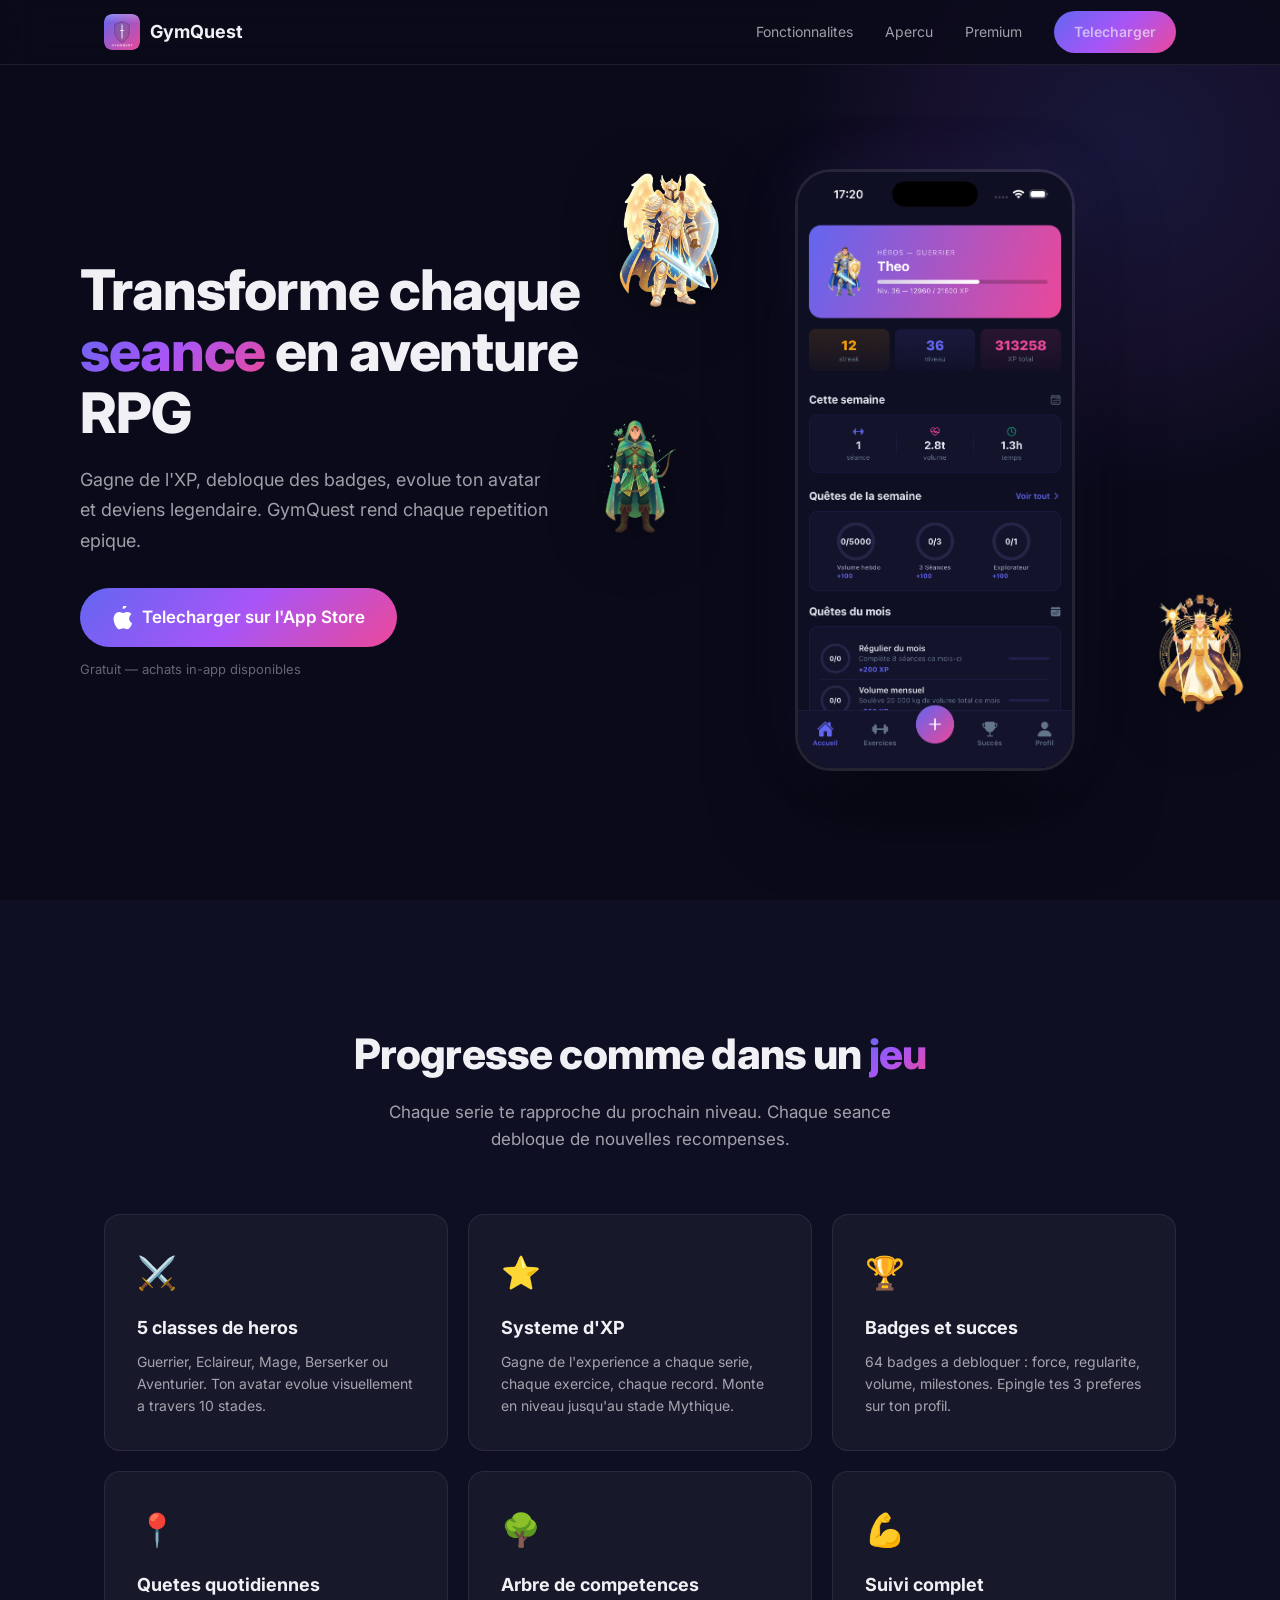
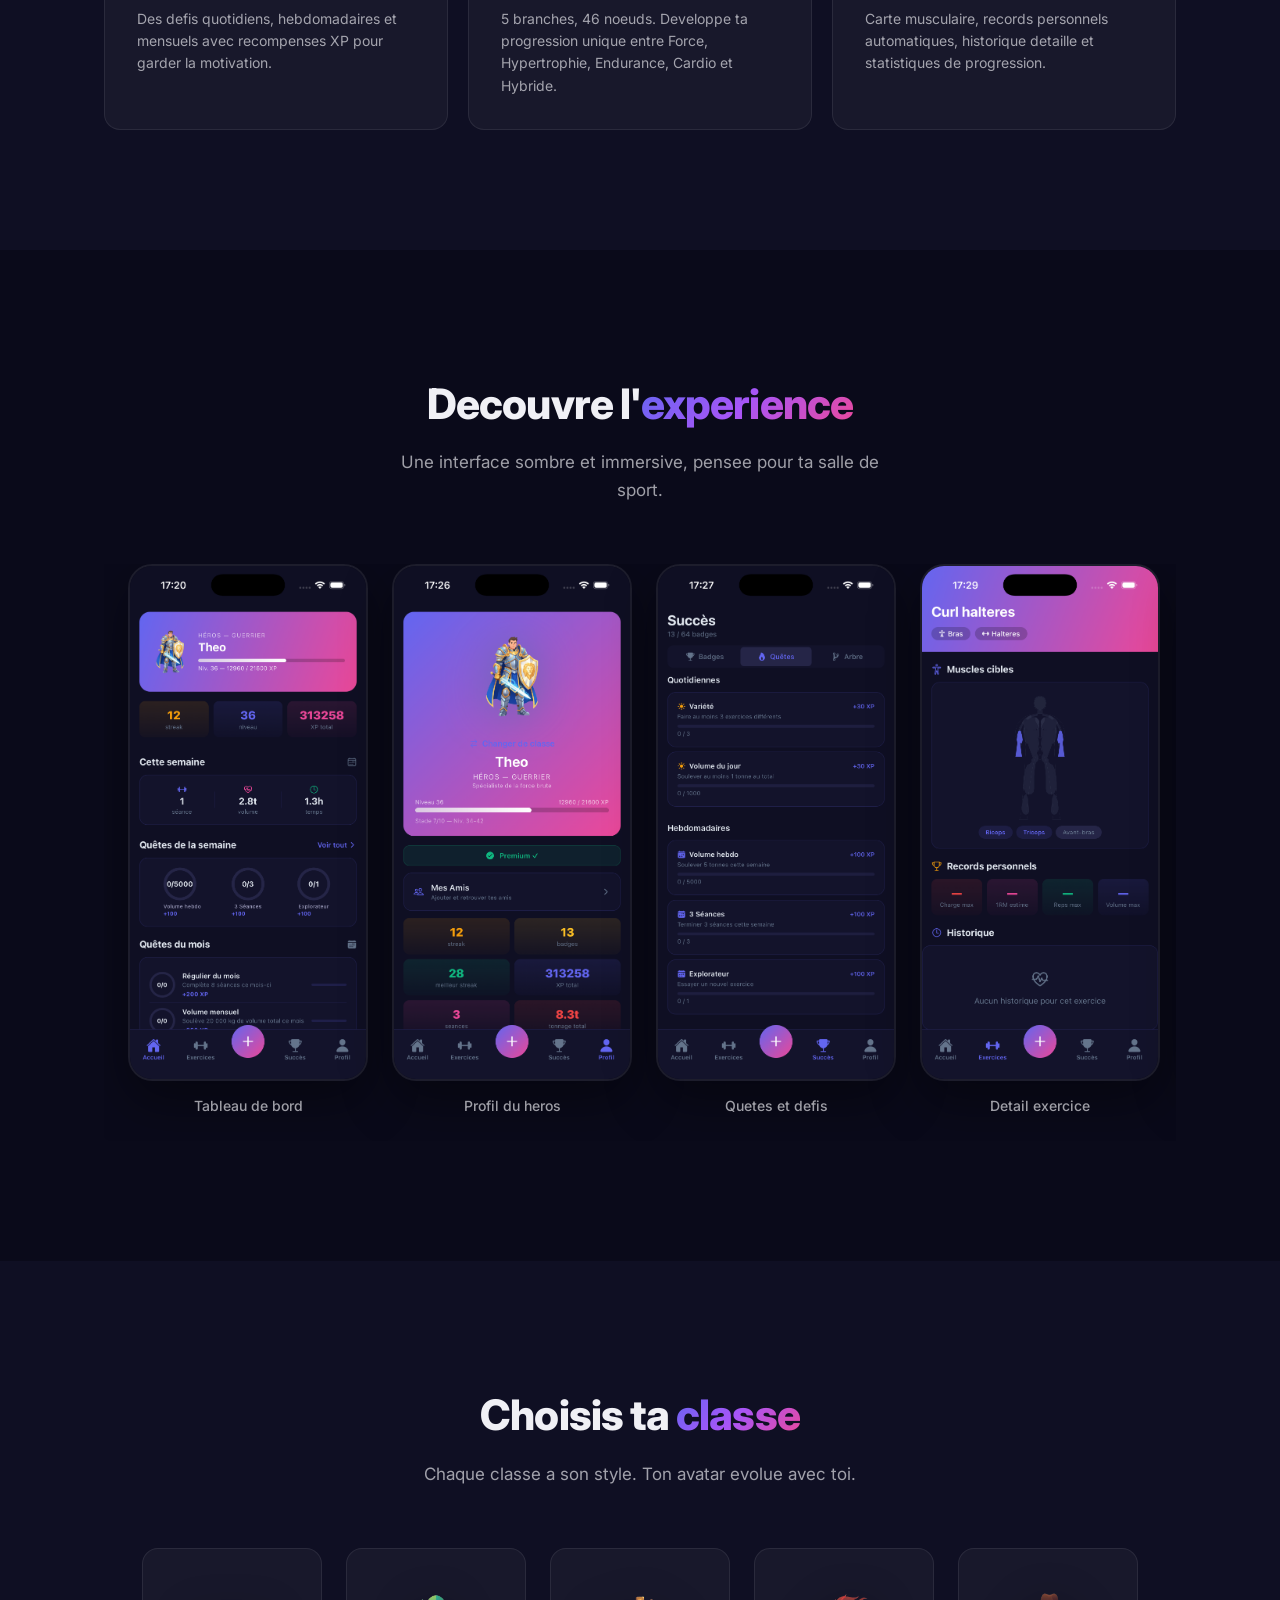
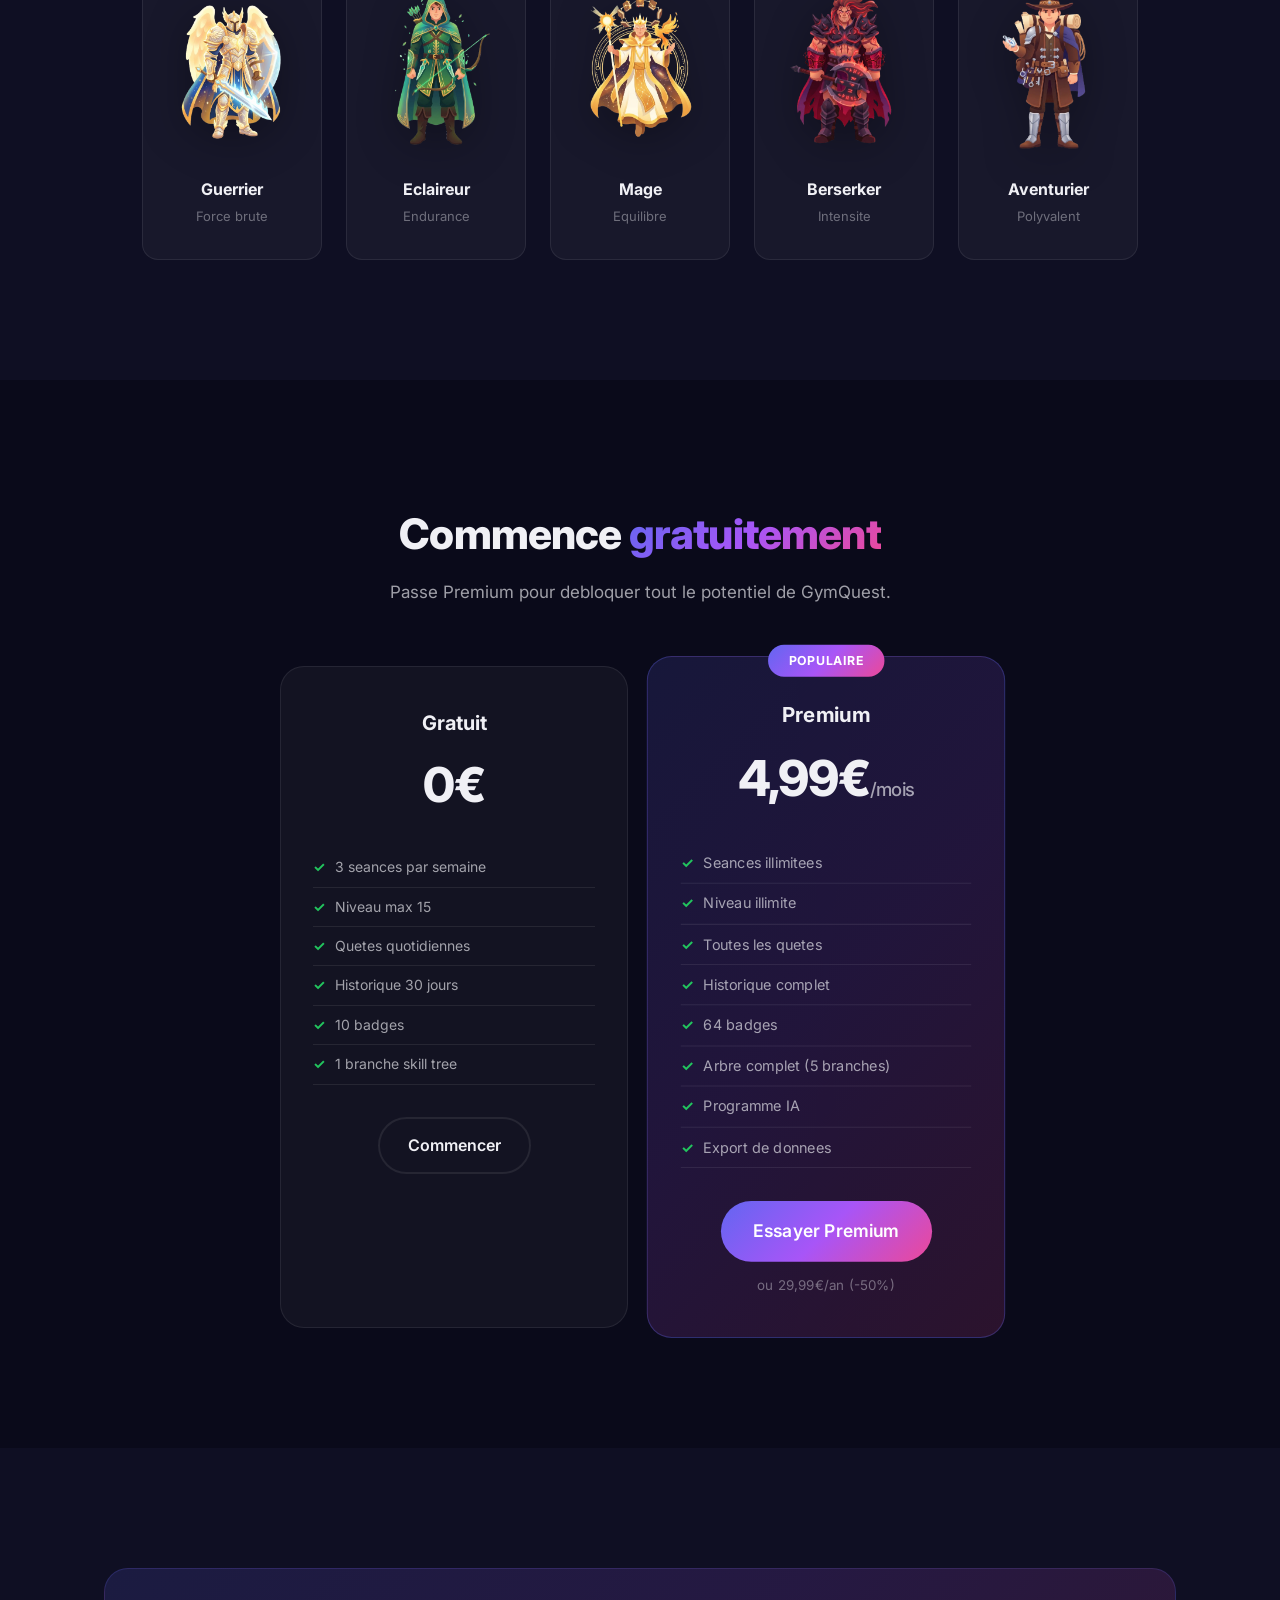
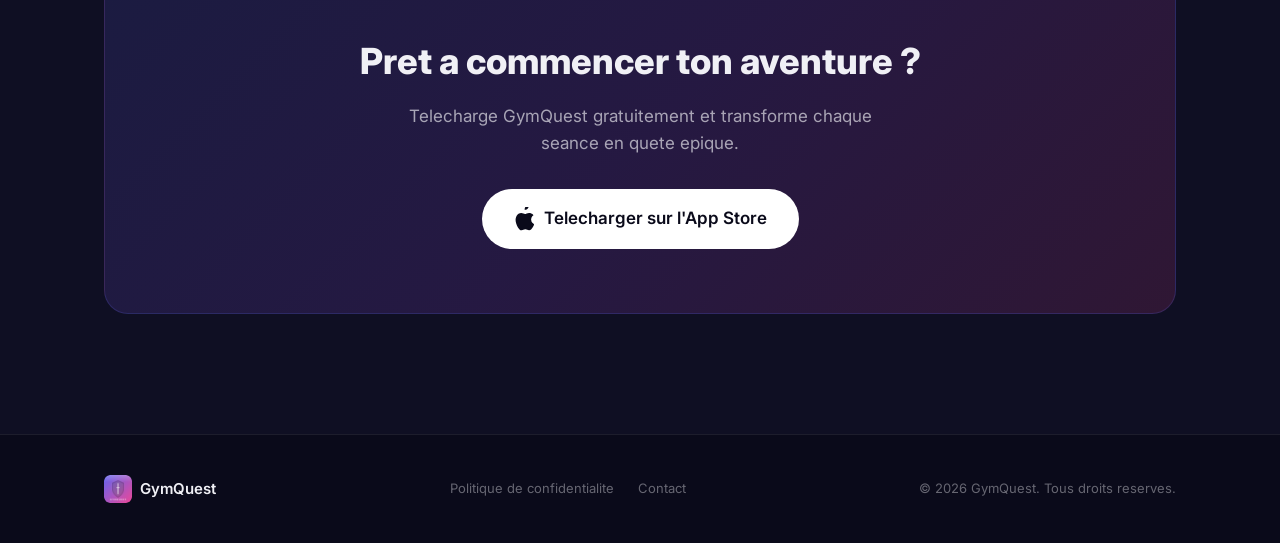
==== index.html @ 0f40a83c "Initial landing page for GymQuest Static site with hero section, features, screenshots gallery, clas" ====
<!DOCTYPE html>
<html lang="fr">
<head>
  <meta charset="UTF-8">
  <meta name="viewport" content="width=device-width, initial-scale=1.0">
  <title>GymQuest — Ton aventure fitness commence ici</title>
  <meta name="description" content="GymQuest transforme ta routine fitness en aventure RPG. Chaque serie, chaque repetition te rapproche du prochain niveau.">
  <meta property="og:title" content="GymQuest — Ton aventure fitness commence ici">
  <meta property="og:description" content="Transforme chaque seance en quete RPG. Progresse, evolue, deviens legendaire.">
  <meta property="og:type" content="website">
  <meta property="og:image" content="assets/icon.png">
  <link rel="icon" type="image/png" href="assets/icon.png">
  <link rel="preconnect" href="https://fonts.googleapis.com">
  <link rel="preconnect" href="https://fonts.gstatic.com" crossorigin>
  <link href="https://fonts.googleapis.com/css2?family=Inter:wght@400;500;600;700;800;900&display=swap" rel="stylesheet">
  <link rel="stylesheet" href="styles.css">
</head>
<body>

  <!-- ─── NAV ─────────────────────────────────────────── -->
  <nav class="nav">
    <div class="nav-inner">
      <a href="#" class="nav-logo">
        <img src="assets/icon.png" alt="GymQuest" width="36" height="36">
        <span>GymQuest</span>
      </a>
      <div class="nav-links">
        <a href="#features">Fonctionnalites</a>
        <a href="#screenshots">Apercu</a>
        <a href="#pricing">Premium</a>
        <a href="#download" class="btn btn-sm">Telecharger</a>
      </div>
    </div>
  </nav>

  <!-- ─── HERO ────────────────────────────────────────── -->
  <section class="hero">
    <div class="hero-glow"></div>
    <div class="hero-content">
      <div class="hero-text">
        <h1>Transforme chaque <span class="gradient-text">seance</span> en aventure RPG</h1>
        <p class="hero-subtitle">Gagne de l'XP, debloque des badges, evolue ton avatar et deviens legendaire. GymQuest rend chaque repetition epique.</p>
        <div class="hero-cta">
          <a href="#download" class="btn btn-lg">
            <svg width="20" height="24" viewBox="0 0 20 24" fill="currentColor"><path d="M13.97 1.13c.78-.93 1.3-2.22 1.16-3.51-1.12.05-2.48.75-3.28 1.68-.72.83-1.35 2.15-1.18 3.42 1.25.1 2.52-.64 3.3-1.59zM17.08 12.58c-.03-2.88 2.35-4.26 2.46-4.33-1.34-1.96-3.43-2.23-4.17-2.26-1.78-.18-3.47 1.05-4.37 1.05-.9 0-2.29-1.02-3.76-.99-1.94.03-3.72 1.13-4.72 2.86-2.01 3.49-.51 8.67 1.45 11.51.96 1.39 2.1 2.95 3.6 2.89 1.45-.06 2-.94 3.75-.94 1.75 0 2.25.94 3.78.91 1.55-.03 2.54-1.41 3.5-2.81 1.1-1.61 1.55-3.17 1.58-3.25-.03-.01-3.03-1.16-3.06-4.61z"/></svg>
            Telecharger sur l'App Store
          </a>
        </div>
        <p class="hero-free">Gratuit — achats in-app disponibles</p>
      </div>
      <div class="hero-visual">
        <div class="hero-phone">
          <img src="assets/screenshots/01_accueil.png" alt="GymQuest Dashboard" class="hero-screenshot">
        </div>
        <div class="hero-avatars">
          <img src="assets/hero-guerrier.png" alt="Guerrier" class="floating-avatar avatar-1">
          <img src="assets/hero-mage.png" alt="Mage" class="floating-avatar avatar-2">
          <img src="assets/hero-eclaireur.png" alt="Eclaireur" class="floating-avatar avatar-3">
        </div>
      </div>
    </div>
  </section>

  <!-- ─── FEATURES ────────────────────────────────────── -->
  <section id="features" class="features">
    <div class="container">
      <h2 class="section-title">Progresse comme dans un <span class="gradient-text">jeu</span></h2>
      <p class="section-subtitle">Chaque serie te rapproche du prochain niveau. Chaque seance debloque de nouvelles recompenses.</p>

      <div class="features-grid">
        <div class="feature-card">
          <div class="feature-icon">&#9876;&#65039;</div>
          <h3>5 classes de heros</h3>
          <p>Guerrier, Eclaireur, Mage, Berserker ou Aventurier. Ton avatar evolue visuellement a travers 10 stades.</p>
        </div>
        <div class="feature-card">
          <div class="feature-icon">&#11088;</div>
          <h3>Systeme d'XP</h3>
          <p>Gagne de l'experience a chaque serie, chaque exercice, chaque record. Monte en niveau jusqu'au stade Mythique.</p>
        </div>
        <div class="feature-card">
          <div class="feature-icon">&#127942;</div>
          <h3>Badges et succes</h3>
          <p>64 badges a debloquer : force, regularite, volume, milestones. Epingle tes 3 preferes sur ton profil.</p>
        </div>
        <div class="feature-card">
          <div class="feature-icon">&#128205;</div>
          <h3>Quetes quotidiennes</h3>
          <p>Des defis quotidiens, hebdomadaires et mensuels avec recompenses XP pour garder la motivation.</p>
        </div>
        <div class="feature-card">
          <div class="feature-icon">&#127795;</div>
          <h3>Arbre de competences</h3>
          <p>5 branches, 46 noeuds. Developpe ta progression unique entre Force, Hypertrophie, Endurance, Cardio et Hybride.</p>
        </div>
        <div class="feature-card">
          <div class="feature-icon">&#128170;</div>
          <h3>Suivi complet</h3>
          <p>Carte musculaire, records personnels automatiques, historique detaille et statistiques de progression.</p>
        </div>
      </div>
    </div>
  </section>

  <!-- ─── SCREENSHOTS ─────────────────────────────────── -->
  <section id="screenshots" class="screenshots">
    <div class="container">
      <h2 class="section-title">Decouvre l'<span class="gradient-text">experience</span></h2>
      <p class="section-subtitle">Une interface sombre et immersive, pensee pour ta salle de sport.</p>

      <div class="screenshots-scroll">
        <div class="screenshot-item">
          <img src="assets/screenshots/01_accueil.png" alt="Dashboard GymQuest" loading="lazy">
          <span class="screenshot-label">Tableau de bord</span>
        </div>
        <div class="screenshot-item">
          <img src="assets/screenshots/02_profil.png" alt="Profil GymQuest" loading="lazy">
          <span class="screenshot-label">Profil du heros</span>
        </div>
        <div class="screenshot-item">
          <img src="assets/screenshots/03_succes.png" alt="Quetes GymQuest" loading="lazy">
          <span class="screenshot-label">Quetes et defis</span>
        </div>
        <div class="screenshot-item">
          <img src="assets/screenshots/04_exercice.png" alt="Exercice GymQuest" loading="lazy">
          <span class="screenshot-label">Detail exercice</span>
        </div>
        <div class="screenshot-item">
          <img src="assets/screenshots/05_seance.png" alt="Seance GymQuest" loading="lazy">
          <span class="screenshot-label">Lancer une seance</span>
        </div>
      </div>
    </div>
  </section>

  <!-- ─── CLASSES SHOWCASE ────────────────────────────── -->
  <section class="classes">
    <div class="container">
      <h2 class="section-title">Choisis ta <span class="gradient-text">classe</span></h2>
      <p class="section-subtitle">Chaque classe a son style. Ton avatar evolue avec toi.</p>

      <div class="classes-grid">
        <div class="class-card">
          <img src="assets/hero-guerrier.png" alt="Guerrier" loading="lazy">
          <h3>Guerrier</h3>
          <p>Force brute</p>
        </div>
        <div class="class-card">
          <img src="assets/hero-eclaireur.png" alt="Eclaireur" loading="lazy">
          <h3>Eclaireur</h3>
          <p>Endurance</p>
        </div>
        <div class="class-card">
          <img src="assets/hero-mage.png" alt="Mage" loading="lazy">
          <h3>Mage</h3>
          <p>Equilibre</p>
        </div>
        <div class="class-card">
          <img src="assets/hero-berserker.png" alt="Berserker" loading="lazy">
          <h3>Berserker</h3>
          <p>Intensite</p>
        </div>
        <div class="class-card">
          <img src="assets/hero-aventurier.png" alt="Aventurier" loading="lazy">
          <h3>Aventurier</h3>
          <p>Polyvalent</p>
        </div>
      </div>
    </div>
  </section>

  <!-- ─── PRICING ─────────────────────────────────────── -->
  <section id="pricing" class="pricing">
    <div class="container">
      <h2 class="section-title">Commence <span class="gradient-text">gratuitement</span></h2>
      <p class="section-subtitle">Passe Premium pour debloquer tout le potentiel de GymQuest.</p>

      <div class="pricing-grid">
        <div class="pricing-card">
          <h3>Gratuit</h3>
          <div class="price">0&euro;</div>
          <ul>
            <li>3 seances par semaine</li>
            <li>Niveau max 15</li>
            <li>Quetes quotidiennes</li>
            <li>Historique 30 jours</li>
            <li>10 badges</li>
            <li>1 branche skill tree</li>
          </ul>
          <a href="#download" class="btn btn-outline">Commencer</a>
        </div>
        <div class="pricing-card pricing-card-premium">
          <div class="pricing-badge">Populaire</div>
          <h3>Premium</h3>
          <div class="price">4,99&euro;<span>/mois</span></div>
          <ul>
            <li>Seances illimitees</li>
            <li>Niveau illimite</li>
            <li>Toutes les quetes</li>
            <li>Historique complet</li>
            <li>64 badges</li>
            <li>Arbre complet (5 branches)</li>
            <li>Programme IA</li>
            <li>Export de donnees</li>
          </ul>
          <a href="#download" class="btn btn-lg">Essayer Premium</a>
          <p class="pricing-note">ou 29,99&euro;/an (-50%)</p>
        </div>
      </div>
    </div>
  </section>

  <!-- ─── DOWNLOAD CTA ────────────────────────────────── -->
  <section id="download" class="download">
    <div class="container">
      <div class="download-card">
        <h2>Pret a commencer ton aventure ?</h2>
        <p>Telecharge GymQuest gratuitement et transforme chaque seance en quete epique.</p>
        <a href="#" class="btn btn-lg btn-white">
          <svg width="20" height="24" viewBox="0 0 20 24" fill="currentColor"><path d="M13.97 1.13c.78-.93 1.3-2.22 1.16-3.51-1.12.05-2.48.75-3.28 1.68-.72.83-1.35 2.15-1.18 3.42 1.25.1 2.52-.64 3.3-1.59zM17.08 12.58c-.03-2.88 2.35-4.26 2.46-4.33-1.34-1.96-3.43-2.23-4.17-2.26-1.78-.18-3.47 1.05-4.37 1.05-.9 0-2.29-1.02-3.76-.99-1.94.03-3.72 1.13-4.72 2.86-2.01 3.49-.51 8.67 1.45 11.51.96 1.39 2.1 2.95 3.6 2.89 1.45-.06 2-.94 3.75-.94 1.75 0 2.25.94 3.78.91 1.55-.03 2.54-1.41 3.5-2.81 1.1-1.61 1.55-3.17 1.58-3.25-.03-.01-3.03-1.16-3.06-4.61z"/></svg>
          Telecharger sur l'App Store
        </a>
      </div>
    </div>
  </section>

  <!-- ─── FOOTER ──────────────────────────────────────── -->
  <footer class="footer">
    <div class="container footer-inner">
      <div class="footer-brand">
        <img src="assets/icon.png" alt="GymQuest" width="28" height="28">
        <span>GymQuest</span>
      </div>
      <div class="footer-links">
        <a href="privacy.html">Politique de confidentialite</a>
        <a href="mailto:contact@gymquest.app">Contact</a>
      </div>
      <p class="footer-copy">&copy; 2026 GymQuest. Tous droits reserves.</p>
    </div>
  </footer>

</body>
</html>
---- styles.css ----
/* ============================================================
   GymQuest Landing Page — Styles
   Dark gaming aesthetic matching the app
   ============================================================ */

/* ─── Reset & Base ──────────────────────────────────── */
*, *::before, *::after { box-sizing: border-box; margin: 0; padding: 0; }

:root {
  --bg-primary: #0a0a1a;
  --bg-secondary: #0f0f23;
  --bg-card: rgba(255, 255, 255, 0.04);
  --bg-card-hover: rgba(255, 255, 255, 0.07);
  --border: rgba(255, 255, 255, 0.08);
  --text-primary: #f0f0f5;
  --text-secondary: rgba(240, 240, 245, 0.65);
  --text-muted: rgba(240, 240, 245, 0.4);
  --indigo: #6366f1;
  --pink: #ec4899;
  --purple: #a855f7;
  --green: #22c55e;
  --gradient: linear-gradient(135deg, #6366f1, #a855f7, #ec4899);
  --gradient-subtle: linear-gradient(135deg, rgba(99,102,241,0.15), rgba(168,85,247,0.15), rgba(236,72,153,0.15));
  --font: 'Inter', -apple-system, BlinkMacSystemFont, sans-serif;
  --radius: 16px;
  --radius-sm: 10px;
  --radius-lg: 24px;
}

html { scroll-behavior: smooth; }

body {
  font-family: var(--font);
  background: var(--bg-primary);
  color: var(--text-primary);
  line-height: 1.6;
  overflow-x: hidden;
  -webkit-font-smoothing: antialiased;
}

.container {
  max-width: 1120px;
  margin: 0 auto;
  padding: 0 24px;
}

img { max-width: 100%; height: auto; display: block; }
a { color: inherit; text-decoration: none; }

/* ─── Gradient text ─────────────────────────────────── */
.gradient-text {
  background: var(--gradient);
  -webkit-background-clip: text;
  -webkit-text-fill-color: transparent;
  background-clip: text;
}

/* ─── Buttons ───────────────────────────────────────── */
.btn {
  display: inline-flex;
  align-items: center;
  gap: 10px;
  padding: 14px 28px;
  background: var(--gradient);
  color: white;
  font-weight: 600;
  font-size: 16px;
  border-radius: 50px;
  border: none;
  cursor: pointer;
  transition: transform 0.2s, box-shadow 0.2s;
  white-space: nowrap;
}
.btn:hover {
  transform: translateY(-2px);
  box-shadow: 0 8px 30px rgba(99, 102, 241, 0.35);
}
.btn-sm { padding: 10px 20px; font-size: 14px; }
.btn-lg { padding: 16px 32px; font-size: 17px; }
.btn-outline {
  background: transparent;
  border: 2px solid var(--border);
  color: var(--text-primary);
}
.btn-outline:hover {
  border-color: var(--indigo);
  box-shadow: 0 8px 30px rgba(99, 102, 241, 0.15);
}
.btn-white {
  background: white;
  color: var(--bg-primary);
}
.btn-white:hover {
  box-shadow: 0 8px 30px rgba(255, 255, 255, 0.25);
}

/* ─── Nav ───────────────────────────────────────────── */
.nav {
  position: fixed;
  top: 0;
  left: 0;
  right: 0;
  z-index: 100;
  background: rgba(10, 10, 26, 0.8);
  backdrop-filter: blur(20px);
  -webkit-backdrop-filter: blur(20px);
  border-bottom: 1px solid var(--border);
}
.nav-inner {
  max-width: 1120px;
  margin: 0 auto;
  padding: 0 24px;
  height: 64px;
  display: flex;
  align-items: center;
  justify-content: space-between;
}
.nav-logo {
  display: flex;
  align-items: center;
  gap: 10px;
  font-weight: 700;
  font-size: 18px;
}
.nav-logo img { border-radius: 8px; }
.nav-links {
  display: flex;
  align-items: center;
  gap: 32px;
}
.nav-links a {
  font-size: 14px;
  color: var(--text-secondary);
  transition: color 0.2s;
}
.nav-links a:hover { color: var(--text-primary); }

/* ─── Hero ──────────────────────────────────────────── */
.hero {
  position: relative;
  min-height: 100vh;
  display: flex;
  align-items: center;
  padding: 120px 24px 80px;
  overflow: hidden;
}
.hero-glow {
  position: absolute;
  top: -200px;
  right: -200px;
  width: 700px;
  height: 700px;
  background: radial-gradient(circle, rgba(99,102,241,0.15) 0%, rgba(168,85,247,0.08) 40%, transparent 70%);
  pointer-events: none;
}
.hero-content {
  max-width: 1120px;
  margin: 0 auto;
  display: grid;
  grid-template-columns: 1fr 1fr;
  gap: 60px;
  align-items: center;
  width: 100%;
}
.hero-text h1 {
  font-size: clamp(36px, 5vw, 56px);
  font-weight: 800;
  line-height: 1.1;
  letter-spacing: -0.02em;
  margin-bottom: 20px;
}
.hero-subtitle {
  font-size: 18px;
  color: var(--text-secondary);
  line-height: 1.7;
  margin-bottom: 32px;
  max-width: 480px;
}
.hero-free {
  margin-top: 12px;
  font-size: 13px;
  color: var(--text-muted);
}
.hero-visual {
  position: relative;
  display: flex;
  justify-content: center;
}
.hero-phone {
  width: 280px;
  border-radius: 36px;
  overflow: hidden;
  border: 3px solid rgba(255, 255, 255, 0.1);
  box-shadow: 0 40px 80px rgba(0, 0, 0, 0.5), 0 0 60px rgba(99, 102, 241, 0.1);
  position: relative;
  z-index: 2;
}
.hero-screenshot { width: 100%; display: block; }
.hero-avatars { position: absolute; inset: 0; z-index: 1; }
.floating-avatar {
  position: absolute;
  filter: drop-shadow(0 10px 30px rgba(0,0,0,0.4));
  animation: float 6s ease-in-out infinite;
}
.avatar-1 { width: 120px; top: -20px; left: -60px; animation-delay: 0s; }
.avatar-2 { width: 100px; bottom: 40px; right: -50px; animation-delay: -2s; }
.avatar-3 { width: 90px; top: 40%; left: -80px; animation-delay: -4s; }

@keyframes float {
  0%, 100% { transform: translateY(0); }
  50% { transform: translateY(-15px); }
}

/* ─── Features ──────────────────────────────────────── */
.features {
  padding: 120px 0;
  background: var(--bg-secondary);
}
.section-title {
  font-size: clamp(28px, 4vw, 42px);
  font-weight: 800;
  text-align: center;
  letter-spacing: -0.02em;
  margin-bottom: 12px;
}
.section-subtitle {
  text-align: center;
  color: var(--text-secondary);
  font-size: 17px;
  max-width: 520px;
  margin: 0 auto 60px;
}
.features-grid {
  display: grid;
  grid-template-columns: repeat(3, 1fr);
  gap: 20px;
}
.feature-card {
  background: var(--bg-card);
  border: 1px solid var(--border);
  border-radius: var(--radius);
  padding: 32px;
  transition: background 0.3s, border-color 0.3s, transform 0.3s;
}
.feature-card:hover {
  background: var(--bg-card-hover);
  border-color: rgba(99, 102, 241, 0.2);
  transform: translateY(-4px);
}
.feature-icon {
  font-size: 32px;
  margin-bottom: 16px;
}
.feature-card h3 {
  font-size: 18px;
  font-weight: 700;
  margin-bottom: 8px;
}
.feature-card p {
  font-size: 14px;
  color: var(--text-secondary);
  line-height: 1.6;
}

/* ─── Screenshots ───────────────────────────────────── */
.screenshots {
  padding: 120px 0;
}
.screenshots-scroll {
  display: flex;
  gap: 24px;
  overflow-x: auto;
  padding: 0 24px 24px;
  scroll-snap-type: x mandatory;
  -webkit-overflow-scrolling: touch;
  scrollbar-width: none;
}
.screenshots-scroll::-webkit-scrollbar { display: none; }
.screenshot-item {
  flex: 0 0 auto;
  width: 240px;
  scroll-snap-align: center;
  text-align: center;
}
.screenshot-item img {
  border-radius: 24px;
  border: 2px solid var(--border);
  box-shadow: 0 20px 50px rgba(0, 0, 0, 0.4);
  transition: transform 0.3s, box-shadow 0.3s;
}
.screenshot-item:hover img {
  transform: scale(1.03);
  box-shadow: 0 25px 60px rgba(99, 102, 241, 0.15);
}
.screenshot-label {
  display: block;
  margin-top: 14px;
  font-size: 14px;
  font-weight: 500;
  color: var(--text-secondary);
}

/* ─── Classes ───────────────────────────────────────── */
.classes {
  padding: 120px 0;
  background: var(--bg-secondary);
}
.classes-grid {
  display: flex;
  justify-content: center;
  gap: 24px;
  flex-wrap: wrap;
}
.class-card {
  background: var(--bg-card);
  border: 1px solid var(--border);
  border-radius: var(--radius);
  padding: 32px 24px;
  text-align: center;
  width: 180px;
  transition: background 0.3s, transform 0.3s, border-color 0.3s;
}
.class-card:hover {
  background: var(--bg-card-hover);
  transform: translateY(-6px);
  border-color: rgba(168, 85, 247, 0.3);
}
.class-card img {
  width: 120px;
  height: 180px;
  object-fit: contain;
  margin: 0 auto 16px;
  filter: drop-shadow(0 8px 20px rgba(0,0,0,0.3));
}
.class-card h3 {
  font-size: 16px;
  font-weight: 700;
  margin-bottom: 4px;
}
.class-card p {
  font-size: 13px;
  color: var(--text-muted);
}

/* ─── Pricing ───────────────────────────────────────── */
.pricing {
  padding: 120px 0;
}
.pricing-grid {
  display: grid;
  grid-template-columns: repeat(2, 1fr);
  gap: 24px;
  max-width: 720px;
  margin: 0 auto;
}
.pricing-card {
  background: var(--bg-card);
  border: 1px solid var(--border);
  border-radius: var(--radius-lg);
  padding: 40px 32px;
  text-align: center;
  position: relative;
}
.pricing-card h3 {
  font-size: 20px;
  font-weight: 700;
  margin-bottom: 8px;
}
.price {
  font-size: 48px;
  font-weight: 800;
  margin-bottom: 24px;
  letter-spacing: -0.02em;
}
.price span {
  font-size: 18px;
  font-weight: 500;
  color: var(--text-secondary);
}
.pricing-card ul {
  list-style: none;
  margin-bottom: 32px;
  text-align: left;
}
.pricing-card li {
  padding: 8px 0;
  font-size: 14px;
  color: var(--text-secondary);
  border-bottom: 1px solid var(--border);
  display: flex;
  align-items: center;
  gap: 10px;
}
.pricing-card li::before {
  content: "\2713";
  color: var(--green);
  font-weight: 700;
  font-size: 14px;
  flex-shrink: 0;
}
.pricing-card-premium {
  background: var(--gradient-subtle);
  border-color: rgba(99, 102, 241, 0.3);
  transform: scale(1.03);
}
.pricing-badge {
  position: absolute;
  top: -12px;
  left: 50%;
  transform: translateX(-50%);
  background: var(--gradient);
  color: white;
  font-size: 12px;
  font-weight: 700;
  padding: 6px 20px;
  border-radius: 50px;
  text-transform: uppercase;
  letter-spacing: 0.5px;
}
.pricing-note {
  margin-top: 12px;
  font-size: 13px;
  color: var(--text-muted);
}

/* ─── Download CTA ──────────────────────────────────── */
.download {
  padding: 120px 0;
  background: var(--bg-secondary);
}
.download-card {
  background: var(--gradient-subtle);
  border: 1px solid rgba(99, 102, 241, 0.2);
  border-radius: var(--radius-lg);
  padding: 64px 40px;
  text-align: center;
}
.download-card h2 {
  font-size: clamp(24px, 3.5vw, 36px);
  font-weight: 800;
  margin-bottom: 12px;
}
.download-card p {
  color: var(--text-secondary);
  font-size: 17px;
  margin-bottom: 32px;
  max-width: 480px;
  margin-left: auto;
  margin-right: auto;
}

/* ─── Footer ────────────────────────────────────────── */
.footer {
  padding: 40px 0;
  border-top: 1px solid var(--border);
}
.footer-inner {
  display: flex;
  align-items: center;
  justify-content: space-between;
  flex-wrap: wrap;
  gap: 16px;
}
.footer-brand {
  display: flex;
  align-items: center;
  gap: 8px;
  font-weight: 600;
  font-size: 15px;
}
.footer-brand img { border-radius: 6px; }
.footer-links {
  display: flex;
  gap: 24px;
}
.footer-links a {
  font-size: 13px;
  color: var(--text-muted);
  transition: color 0.2s;
}
.footer-links a:hover { color: var(--text-primary); }
.footer-copy {
  font-size: 13px;
  color: var(--text-muted);
}

/* ─── Responsive ────────────────────────────────────── */
@media (max-width: 768px) {
  .nav-links a:not(.btn) { display: none; }

  .hero-content {
    grid-template-columns: 1fr;
    text-align: center;
  }
  .hero-subtitle { margin: 0 auto 32px; }
  .hero-visual { margin-top: 40px; }
  .hero-phone { width: 220px; }
  .avatar-1 { width: 80px; left: -20px; }
  .avatar-2 { width: 70px; right: -10px; }
  .avatar-3 { width: 60px; left: -30px; }

  .features-grid {
    grid-template-columns: 1fr;
  }

  .classes-grid {
    gap: 12px;
  }
  .class-card {
    width: 140px;
    padding: 20px 16px;
  }
  .class-card img { width: 80px; height: 120px; }

  .pricing-grid {
    grid-template-columns: 1fr;
    max-width: 400px;
  }
  .pricing-card-premium { transform: none; }

  .footer-inner {
    flex-direction: column;
    text-align: center;
  }
}
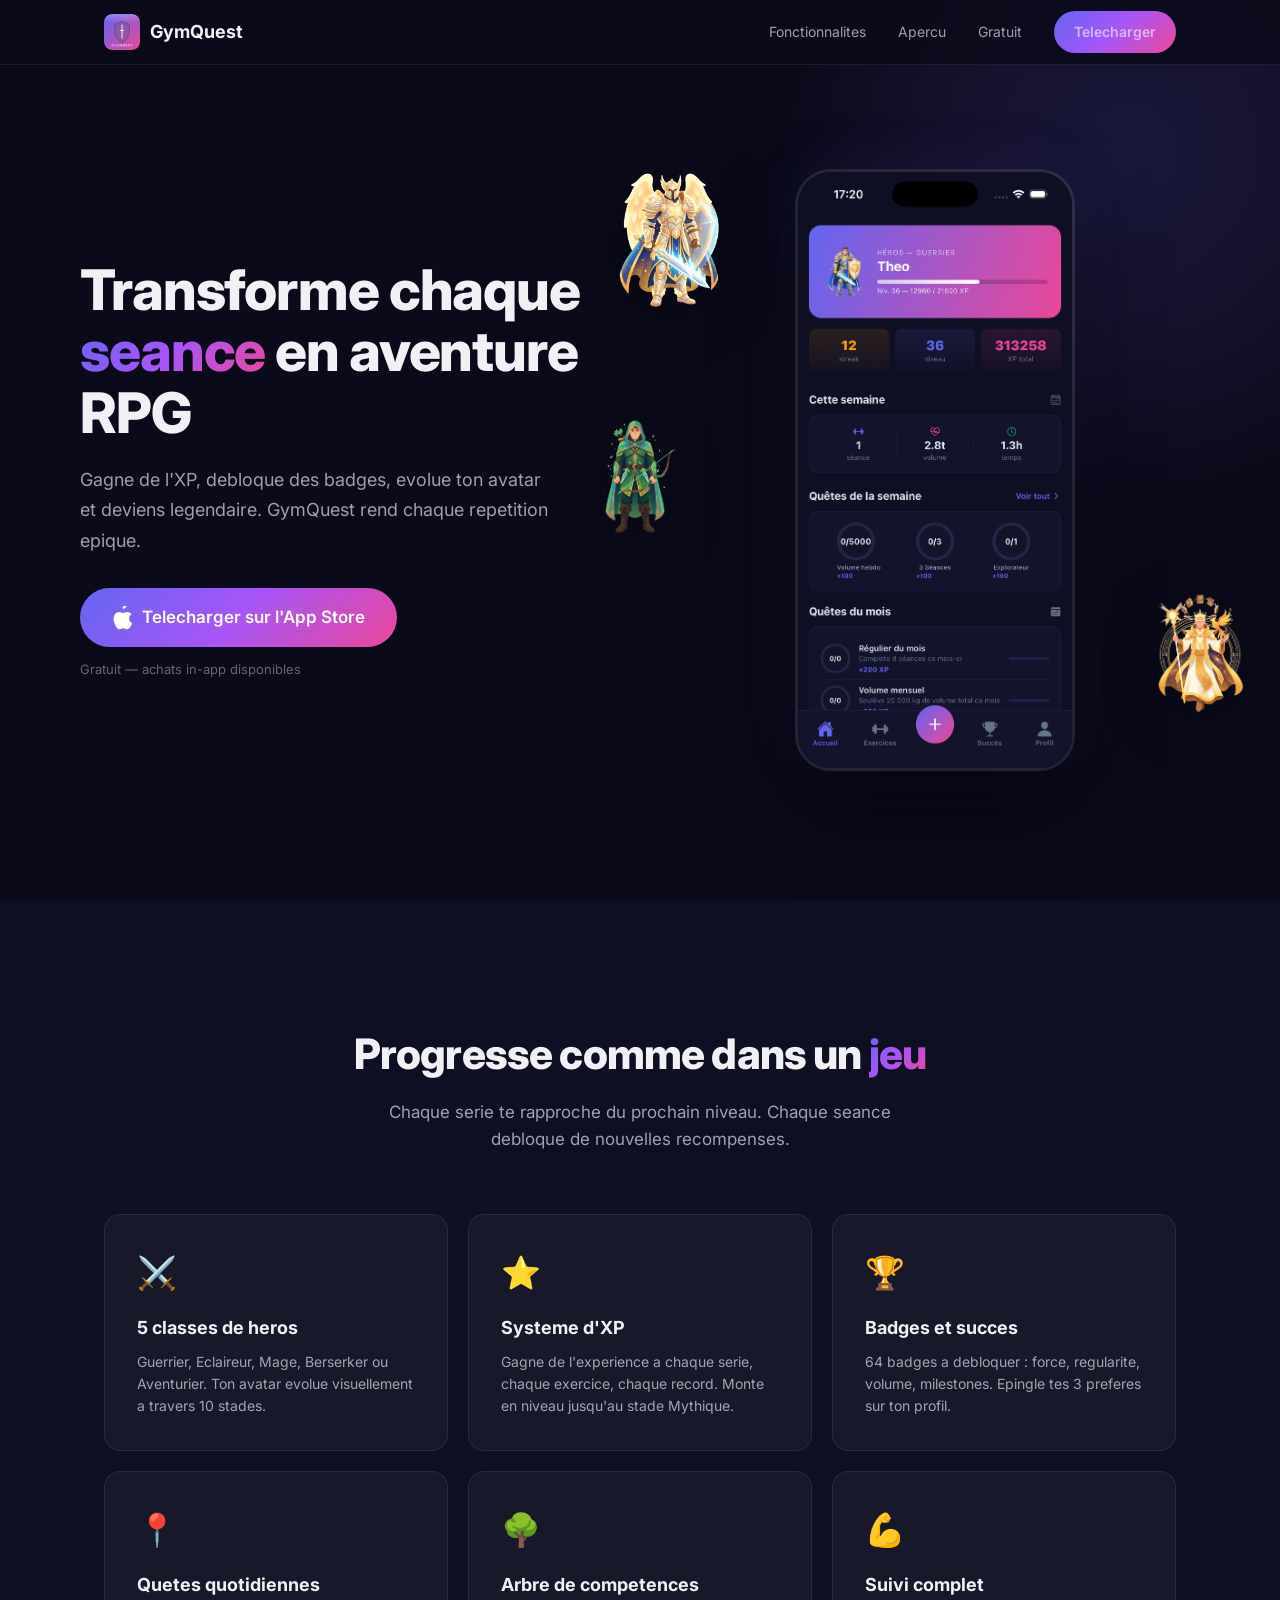
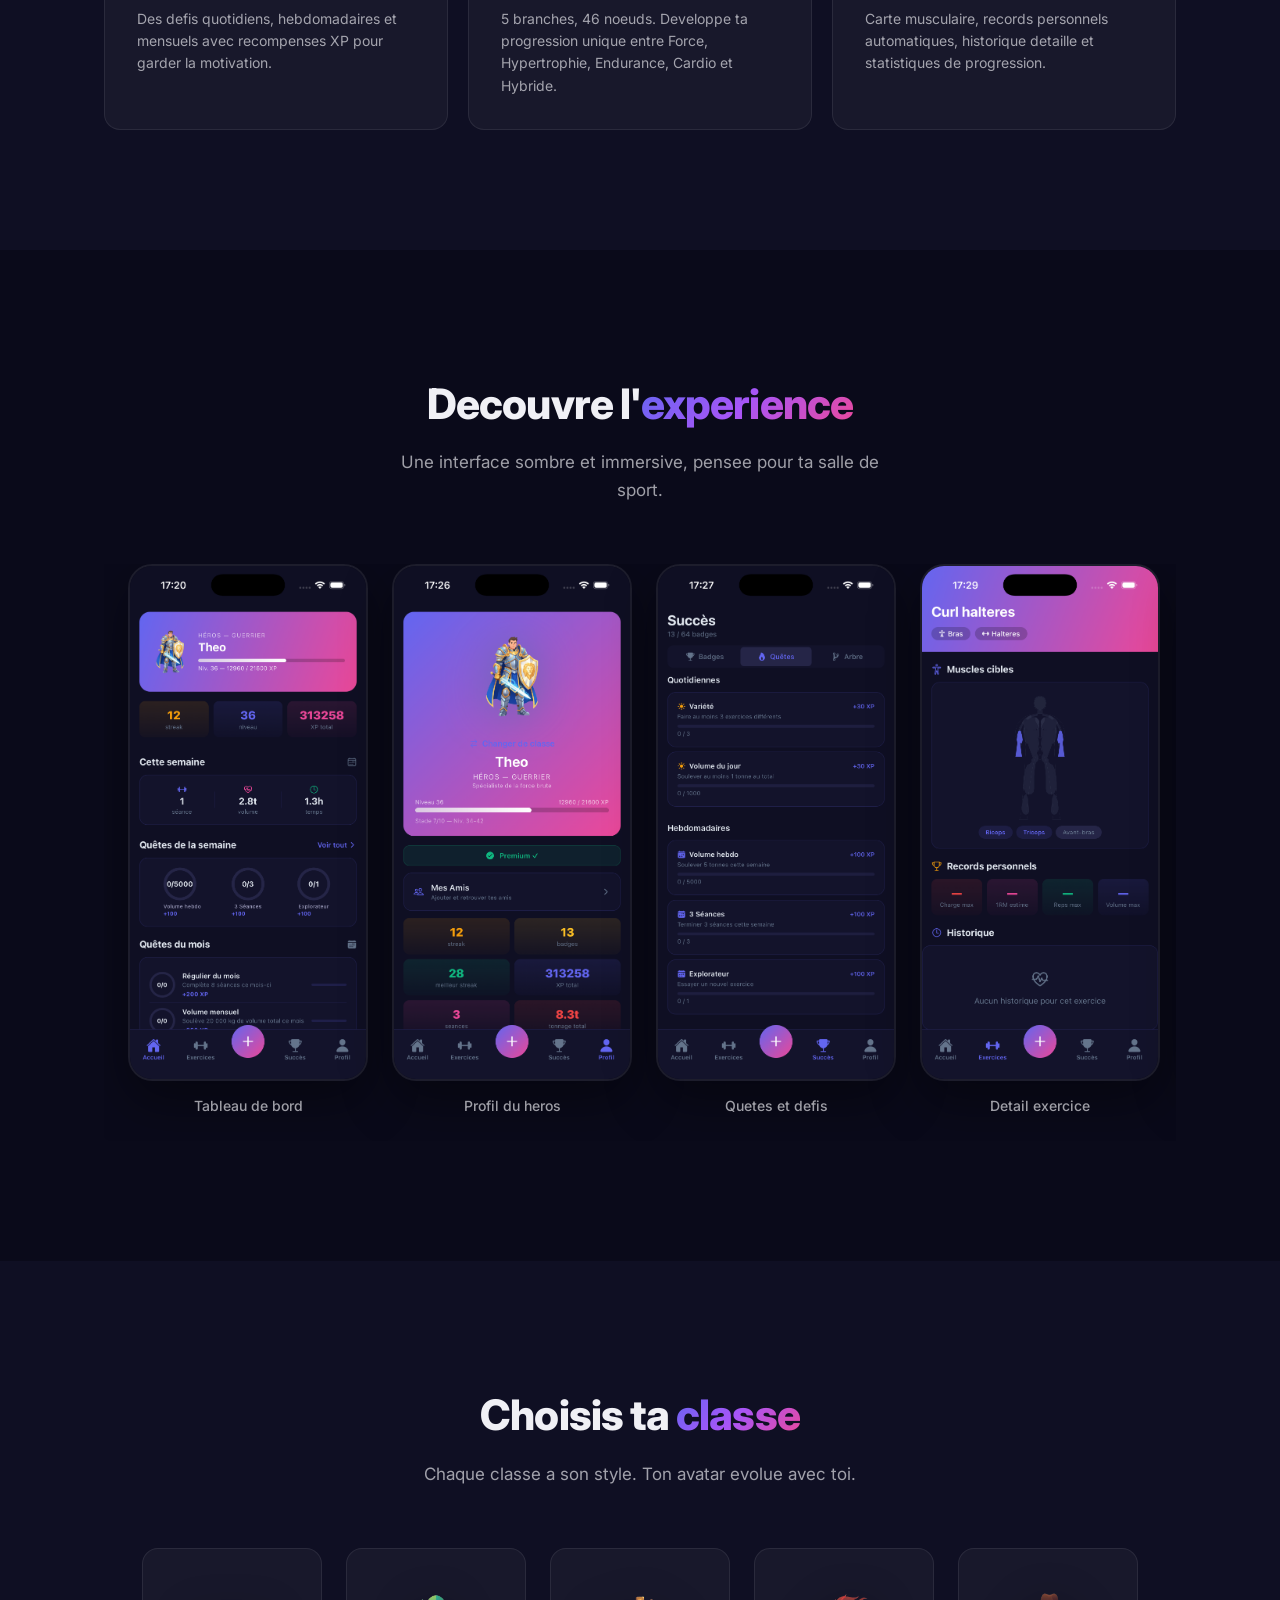
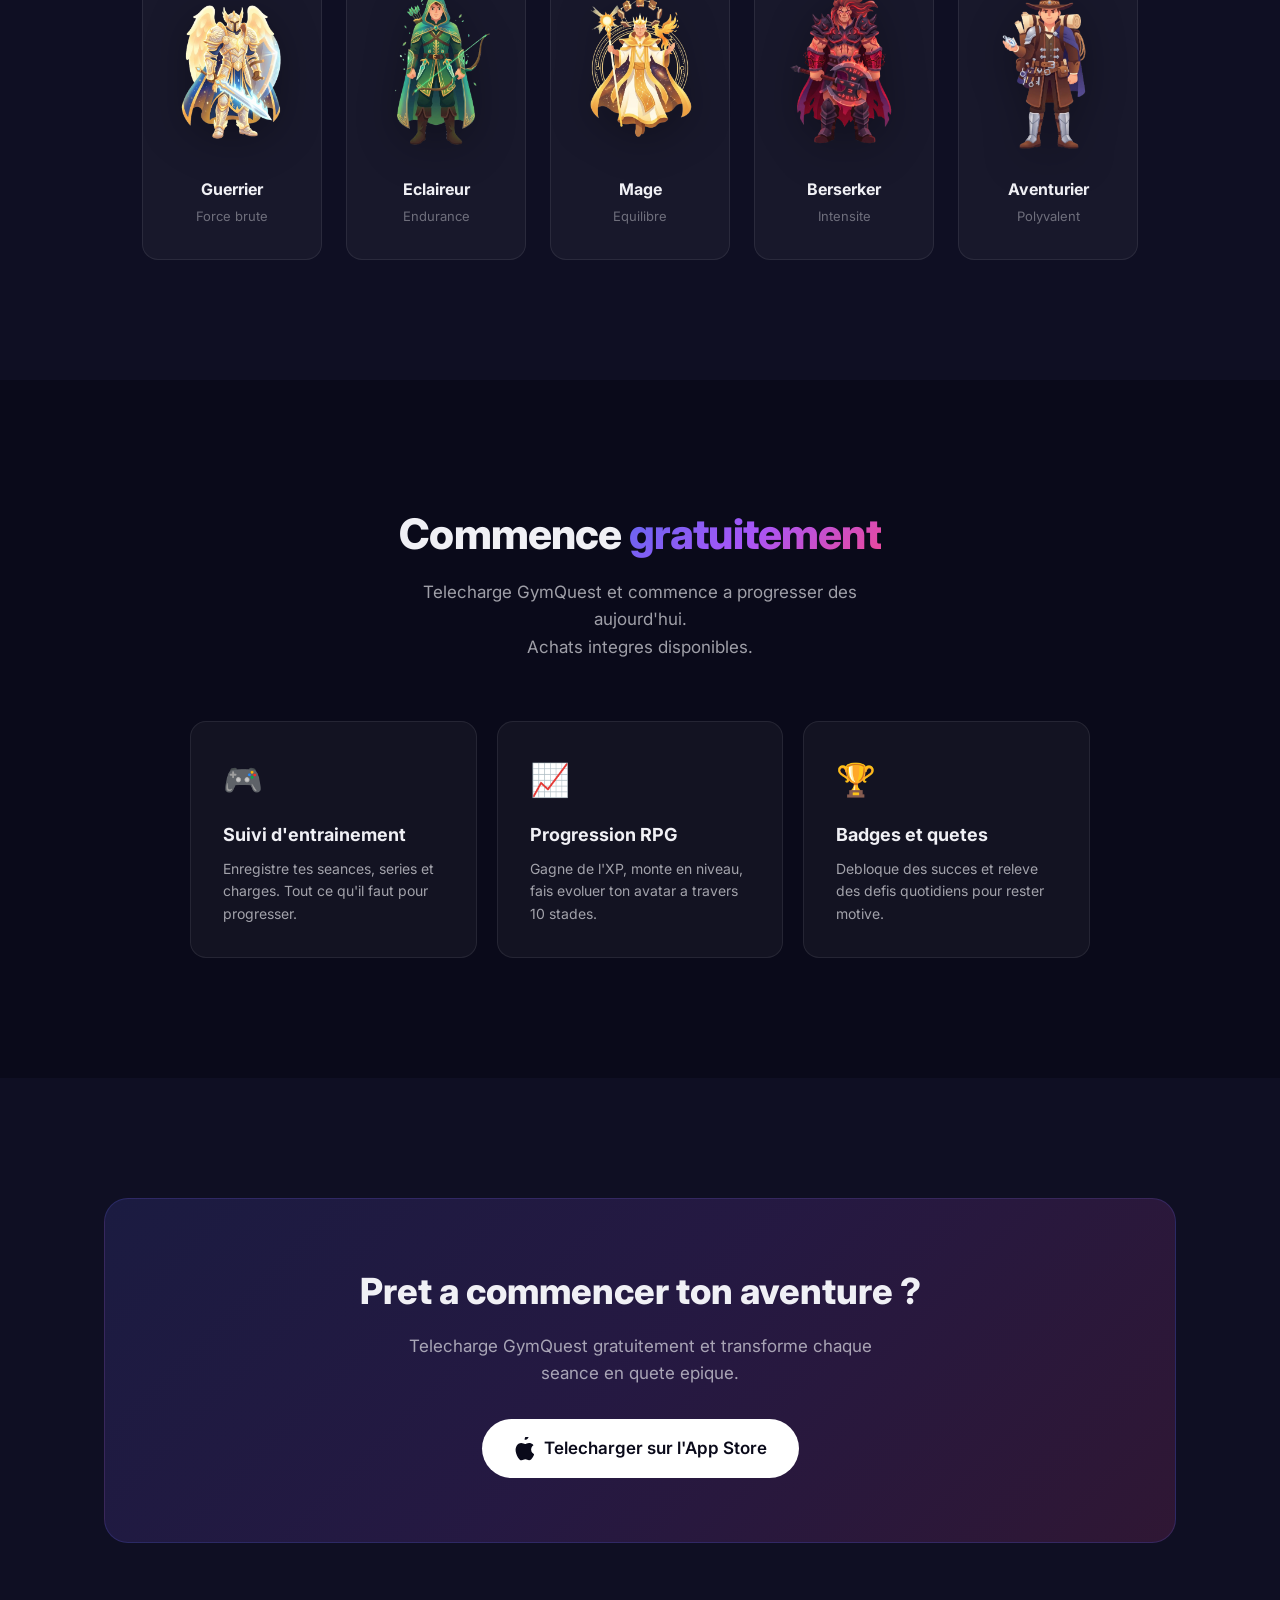
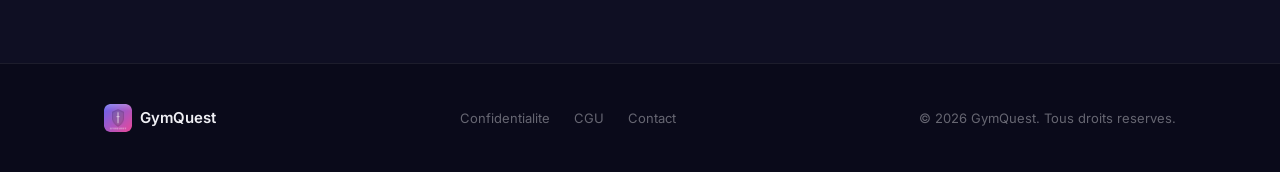
==== commit e5ad607d: "Remove pricing details, add CGU page - Replace pricing section with simple free features cards - Rem" ====
--- a/index.html
+++ b/index.html
@@ -27,7 +27,7 @@
       <div class="nav-links">
         <a href="#features">Fonctionnalites</a>
         <a href="#screenshots">Apercu</a>
-        <a href="#pricing">Premium</a>
+        <a href="#pricing">Gratuit</a>
         <a href="#download" class="btn btn-sm">Telecharger</a>
       </div>
     </div>
@@ -169,42 +169,27 @@
     </div>
   </section>
 
-  <!-- ─── PRICING ─────────────────────────────────────── -->
+  <!-- ─── GRATUIT ──────────────────────────────────────── -->
   <section id="pricing" class="pricing">
     <div class="container">
       <h2 class="section-title">Commence <span class="gradient-text">gratuitement</span></h2>
-      <p class="section-subtitle">Passe Premium pour debloquer tout le potentiel de GymQuest.</p>
-
-      <div class="pricing-grid">
-        <div class="pricing-card">
-          <h3>Gratuit</h3>
-          <div class="price">0&euro;</div>
-          <ul>
-            <li>3 seances par semaine</li>
-            <li>Niveau max 15</li>
-            <li>Quetes quotidiennes</li>
-            <li>Historique 30 jours</li>
-            <li>10 badges</li>
-            <li>1 branche skill tree</li>
-          </ul>
-          <a href="#download" class="btn btn-outline">Commencer</a>
-        </div>
-        <div class="pricing-card pricing-card-premium">
-          <div class="pricing-badge">Populaire</div>
-          <h3>Premium</h3>
-          <div class="price">4,99&euro;<span>/mois</span></div>
-          <ul>
-            <li>Seances illimitees</li>
-            <li>Niveau illimite</li>
-            <li>Toutes les quetes</li>
-            <li>Historique complet</li>
-            <li>64 badges</li>
-            <li>Arbre complet (5 branches)</li>
-            <li>Programme IA</li>
-            <li>Export de donnees</li>
-          </ul>
-          <a href="#download" class="btn btn-lg">Essayer Premium</a>
-          <p class="pricing-note">ou 29,99&euro;/an (-50%)</p>
+      <p class="section-subtitle">Telecharge GymQuest et commence a progresser des aujourd'hui.<br>Achats integres disponibles.</p>
+
+      <div class="free-features">
+        <div class="feature-card">
+          <div class="feature-icon">&#127918;</div>
+          <h3>Suivi d'entrainement</h3>
+          <p>Enregistre tes seances, series et charges. Tout ce qu'il faut pour progresser.</p>
+        </div>
+        <div class="feature-card">
+          <div class="feature-icon">&#128200;</div>
+          <h3>Progression RPG</h3>
+          <p>Gagne de l'XP, monte en niveau, fais evoluer ton avatar a travers 10 stades.</p>
+        </div>
+        <div class="feature-card">
+          <div class="feature-icon">&#127942;</div>
+          <h3>Badges et quetes</h3>
+          <p>Debloque des succes et releve des defis quotidiens pour rester motive.</p>
         </div>
       </div>
     </div>
@@ -232,7 +217,8 @@
         <span>GymQuest</span>
       </div>
       <div class="footer-links">
-        <a href="privacy.html">Politique de confidentialite</a>
+        <a href="privacy.html">Confidentialite</a>
+        <a href="cgu.html">CGU</a>
         <a href="mailto:contact@gymquest.app">Contact</a>
       </div>
       <p class="footer-copy">&copy; 2026 GymQuest. Tous droits reserves.</p>
--- a/styles.css
+++ b/styles.css
@@ -342,85 +342,20 @@
   color: var(--text-muted);
 }
 
-/* ─── Pricing ───────────────────────────────────────── */
+/* ─── Free / Pricing ────────────────────────────────── */
 .pricing {
   padding: 120px 0;
 }
-.pricing-grid {
+.free-features {
   display: grid;
-  grid-template-columns: repeat(2, 1fr);
-  gap: 24px;
-  max-width: 720px;
+  grid-template-columns: repeat(3, 1fr);
+  gap: 20px;
+  max-width: 900px;
   margin: 0 auto;
 }
-.pricing-card {
-  background: var(--bg-card);
-  border: 1px solid var(--border);
-  border-radius: var(--radius-lg);
-  padding: 40px 32px;
-  text-align: center;
-  position: relative;
-}
-.pricing-card h3 {
-  font-size: 20px;
-  font-weight: 700;
-  margin-bottom: 8px;
-}
-.price {
-  font-size: 48px;
-  font-weight: 800;
-  margin-bottom: 24px;
-  letter-spacing: -0.02em;
-}
-.price span {
-  font-size: 18px;
-  font-weight: 500;
-  color: var(--text-secondary);
-}
-.pricing-card ul {
-  list-style: none;
-  margin-bottom: 32px;
-  text-align: left;
-}
-.pricing-card li {
-  padding: 8px 0;
-  font-size: 14px;
-  color: var(--text-secondary);
-  border-bottom: 1px solid var(--border);
-  display: flex;
-  align-items: center;
-  gap: 10px;
-}
-.pricing-card li::before {
-  content: "\2713";
-  color: var(--green);
-  font-weight: 700;
-  font-size: 14px;
-  flex-shrink: 0;
-}
-.pricing-card-premium {
-  background: var(--gradient-subtle);
-  border-color: rgba(99, 102, 241, 0.3);
-  transform: scale(1.03);
-}
-.pricing-badge {
-  position: absolute;
-  top: -12px;
-  left: 50%;
-  transform: translateX(-50%);
-  background: var(--gradient);
-  color: white;
-  font-size: 12px;
-  font-weight: 700;
-  padding: 6px 20px;
-  border-radius: 50px;
-  text-transform: uppercase;
-  letter-spacing: 0.5px;
-}
-.pricing-note {
-  margin-top: 12px;
-  font-size: 13px;
-  color: var(--text-muted);
+
+@media (max-width: 768px) {
+  .free-features { grid-template-columns: 1fr; }
 }
 
 /* ─── Download CTA ──────────────────────────────────── */
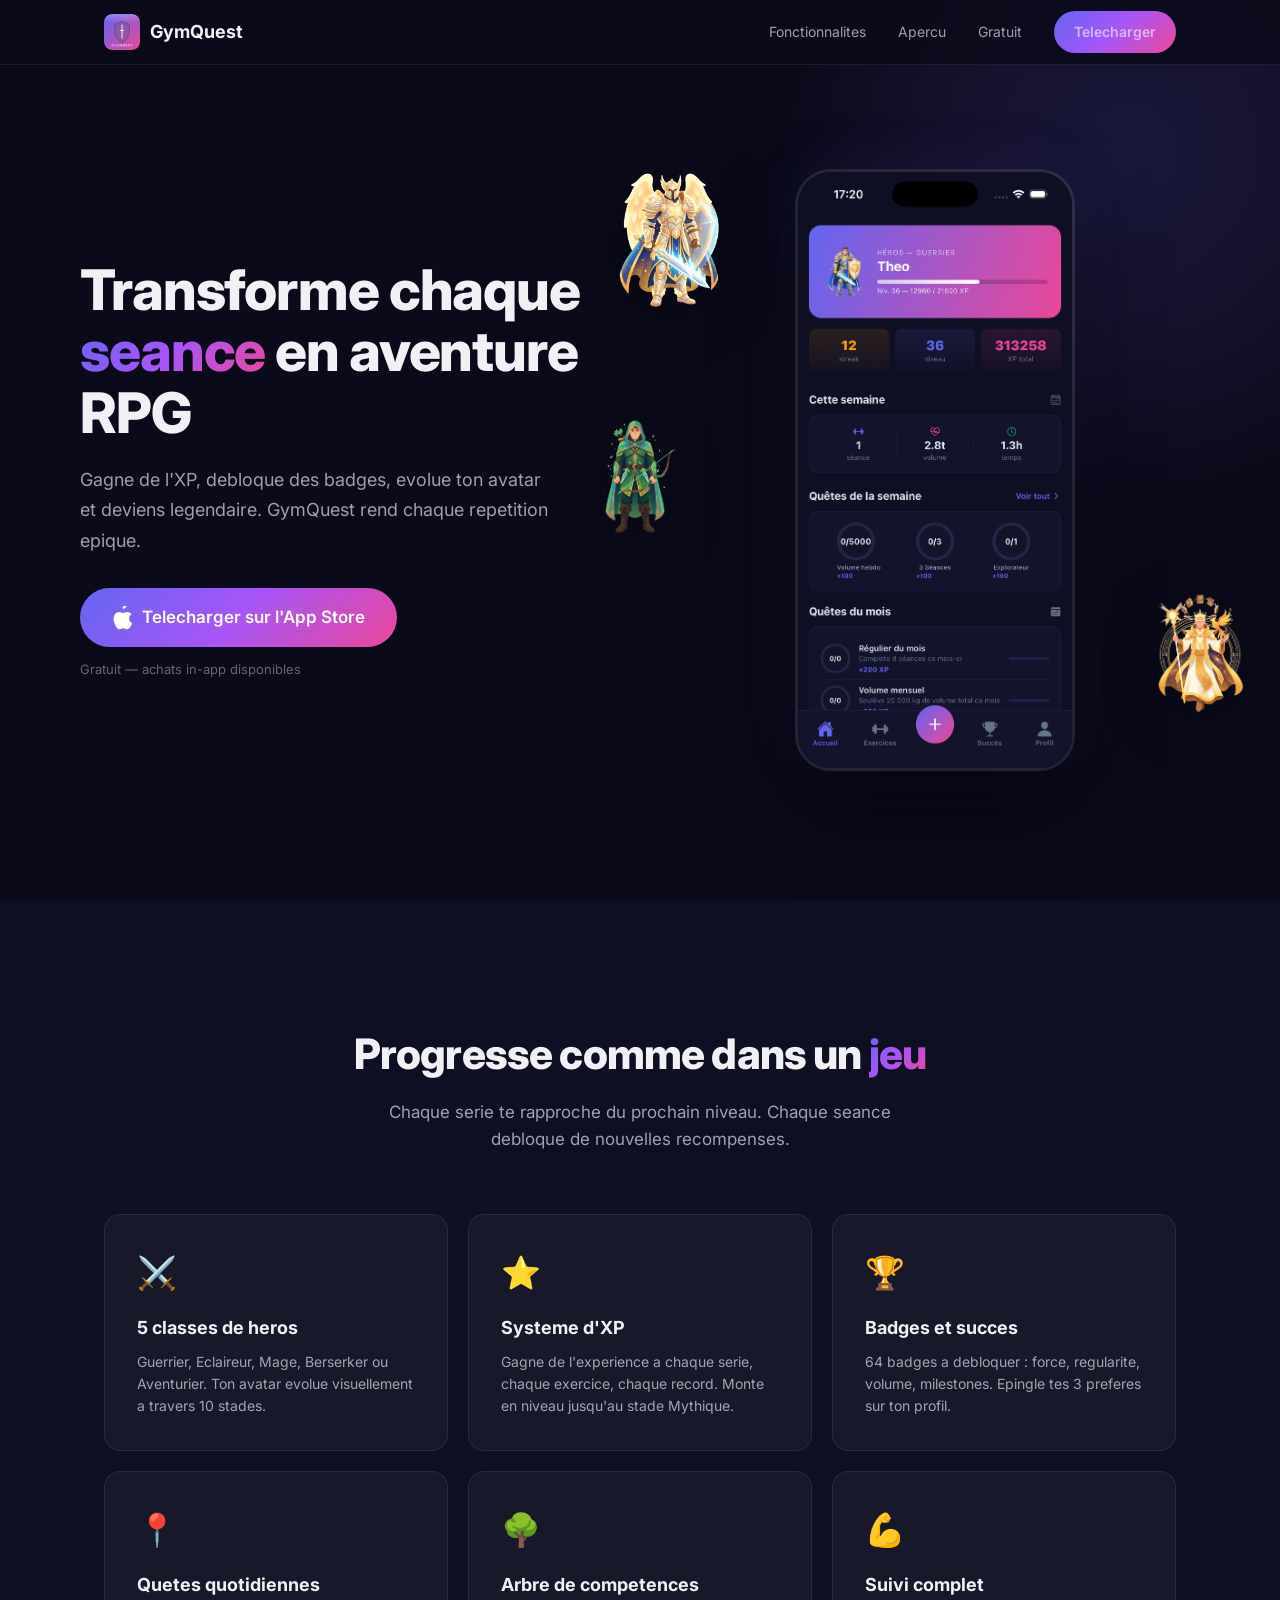
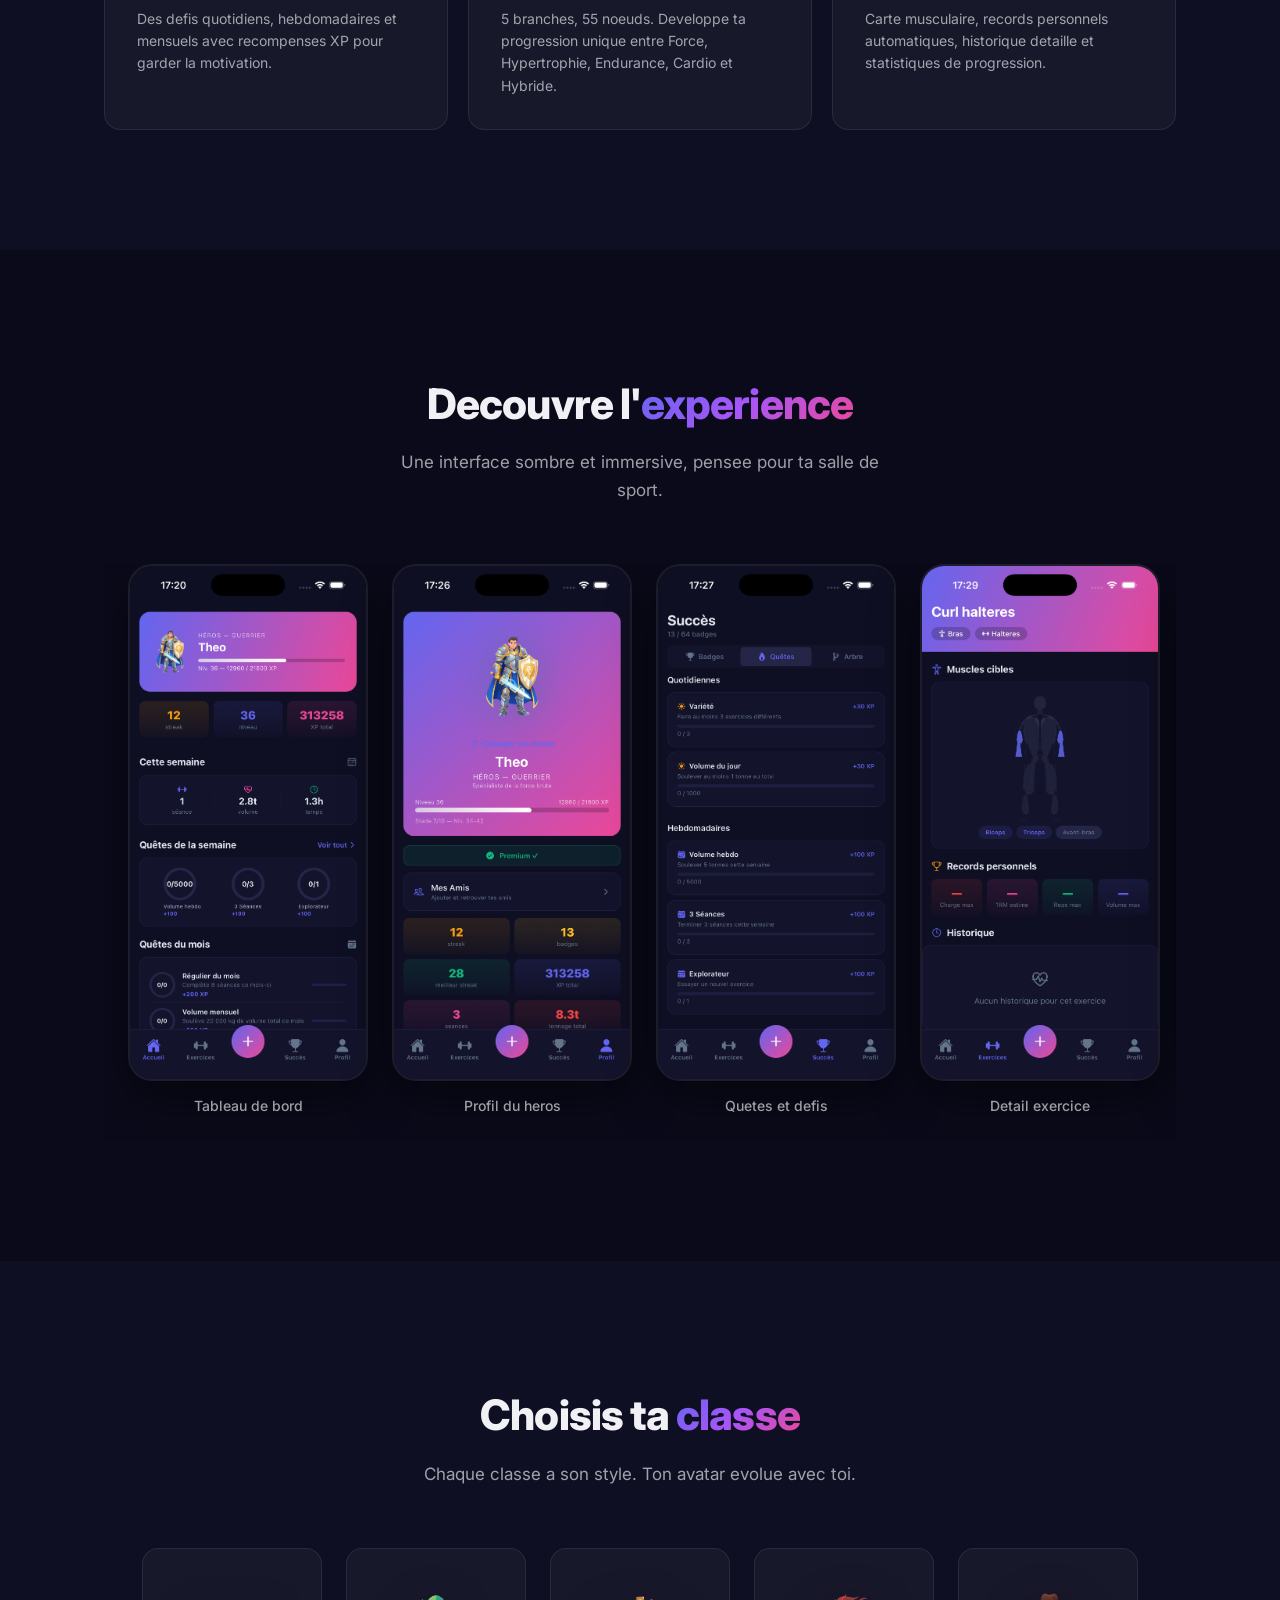
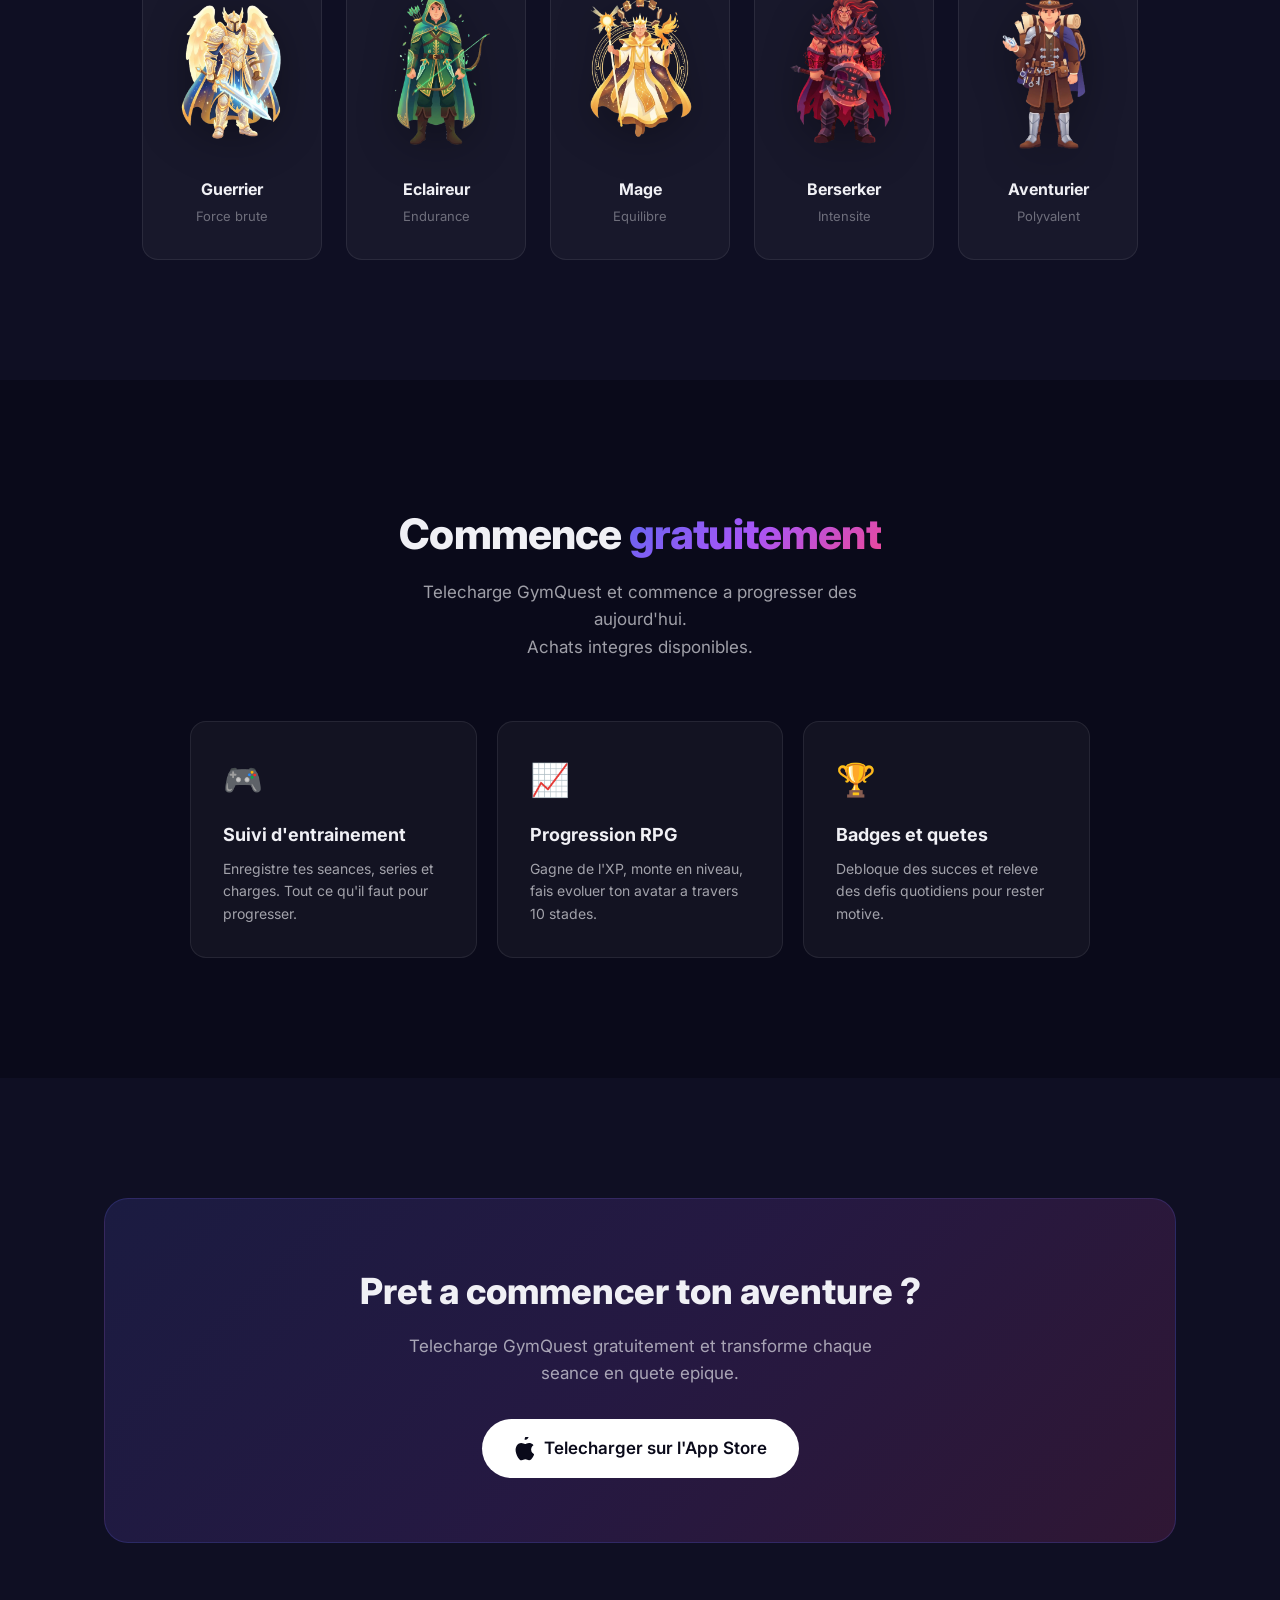
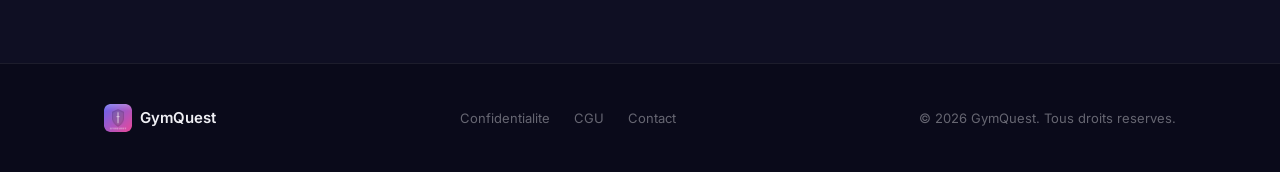
==== commit e6e5d2cd: "Update legal pages with RGPD compliance and company info - Privacy policy: add RGPD rights, data ret" ====
--- a/index.html
+++ b/index.html
@@ -91,7 +91,7 @@
         <div class="feature-card">
           <div class="feature-icon">&#127795;</div>
           <h3>Arbre de competences</h3>
-          <p>5 branches, 46 noeuds. Developpe ta progression unique entre Force, Hypertrophie, Endurance, Cardio et Hybride.</p>
+          <p>5 branches, 55 noeuds. Developpe ta progression unique entre Force, Hypertrophie, Endurance, Cardio et Hybride.</p>
         </div>
         <div class="feature-card">
           <div class="feature-icon">&#128170;</div>
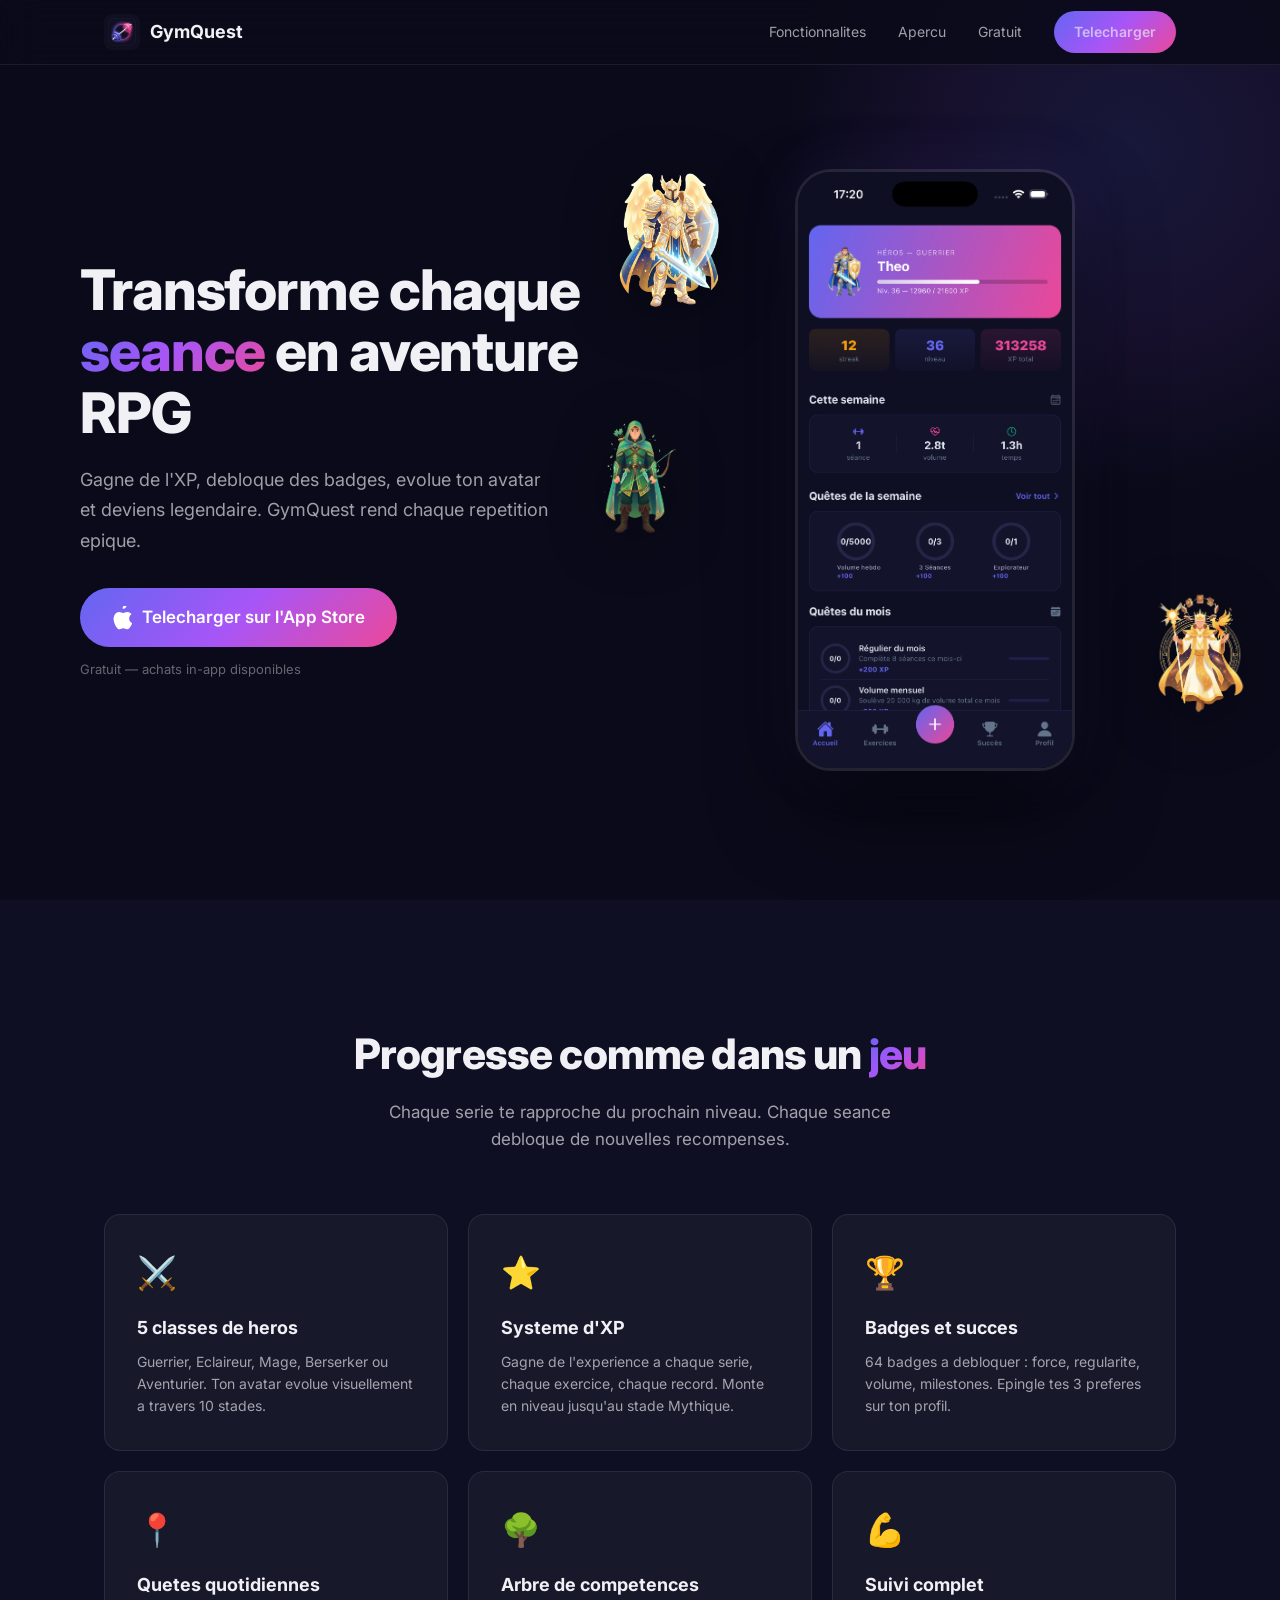
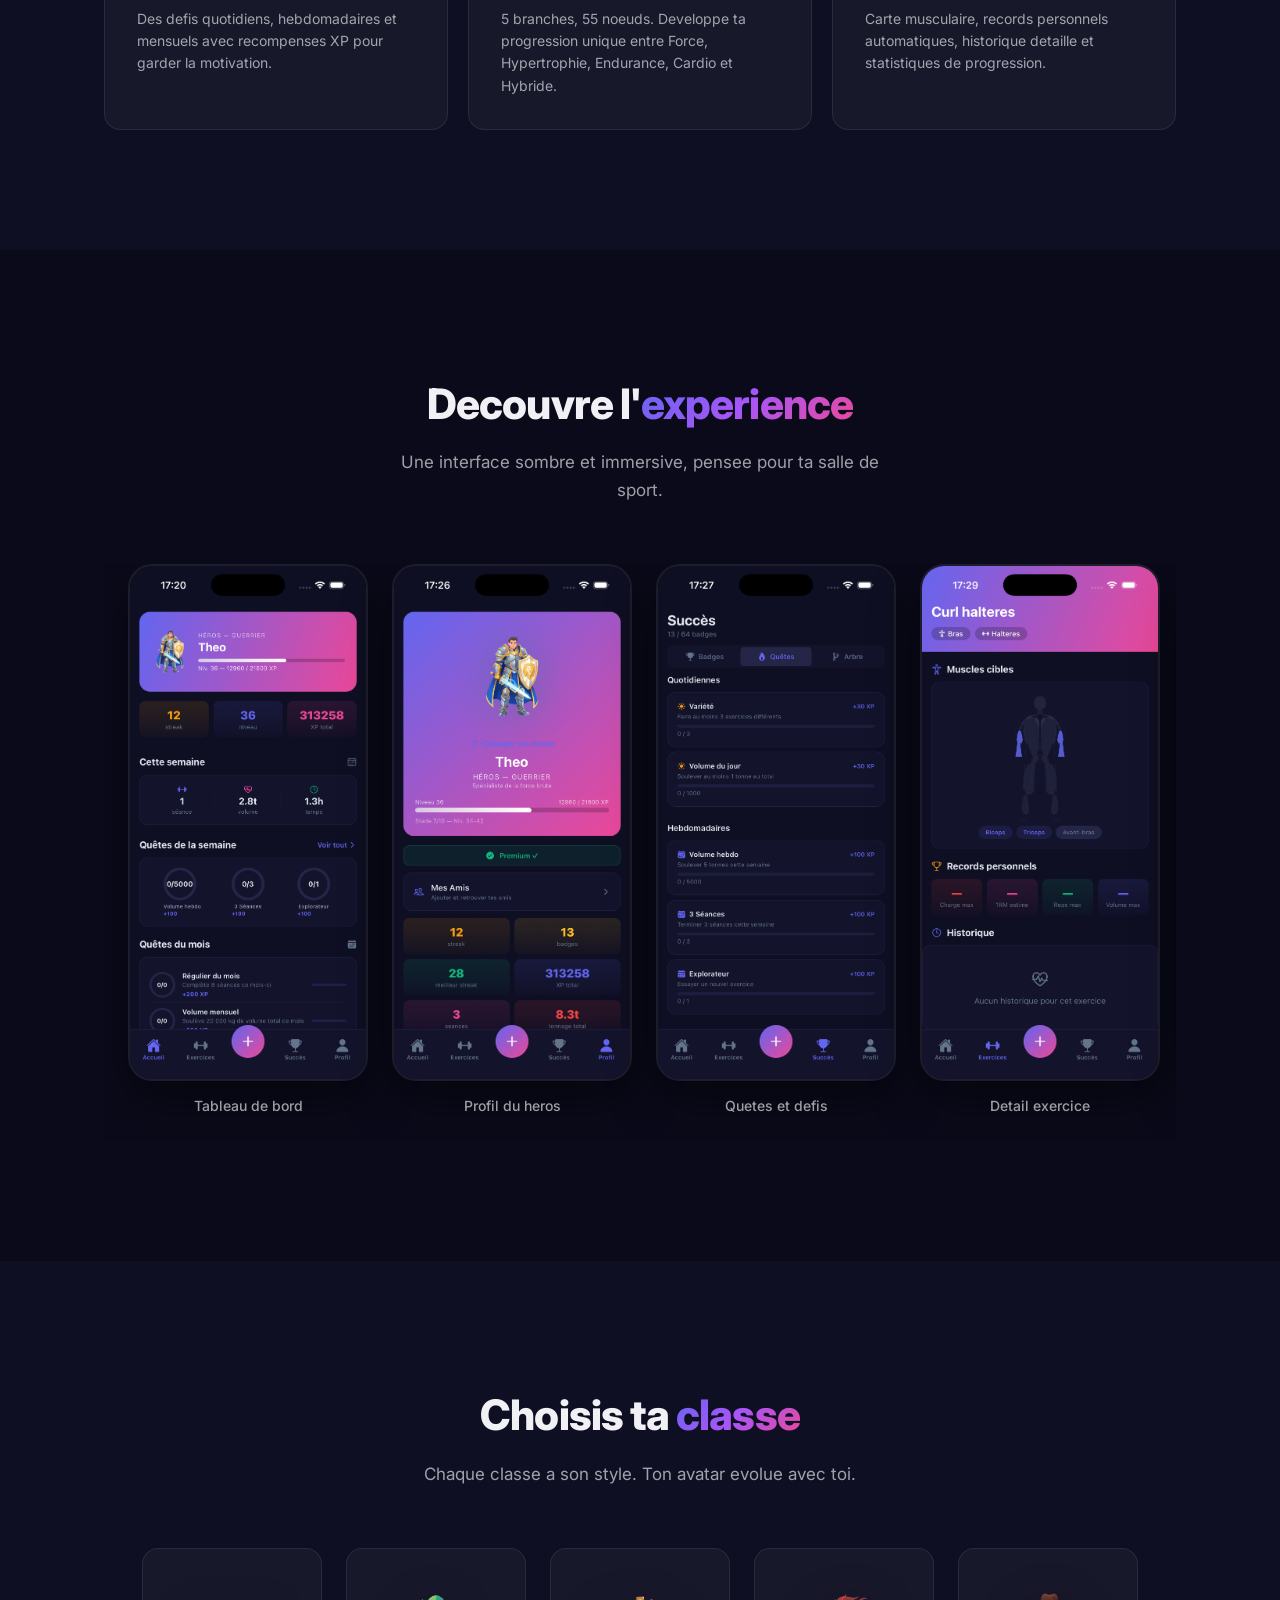
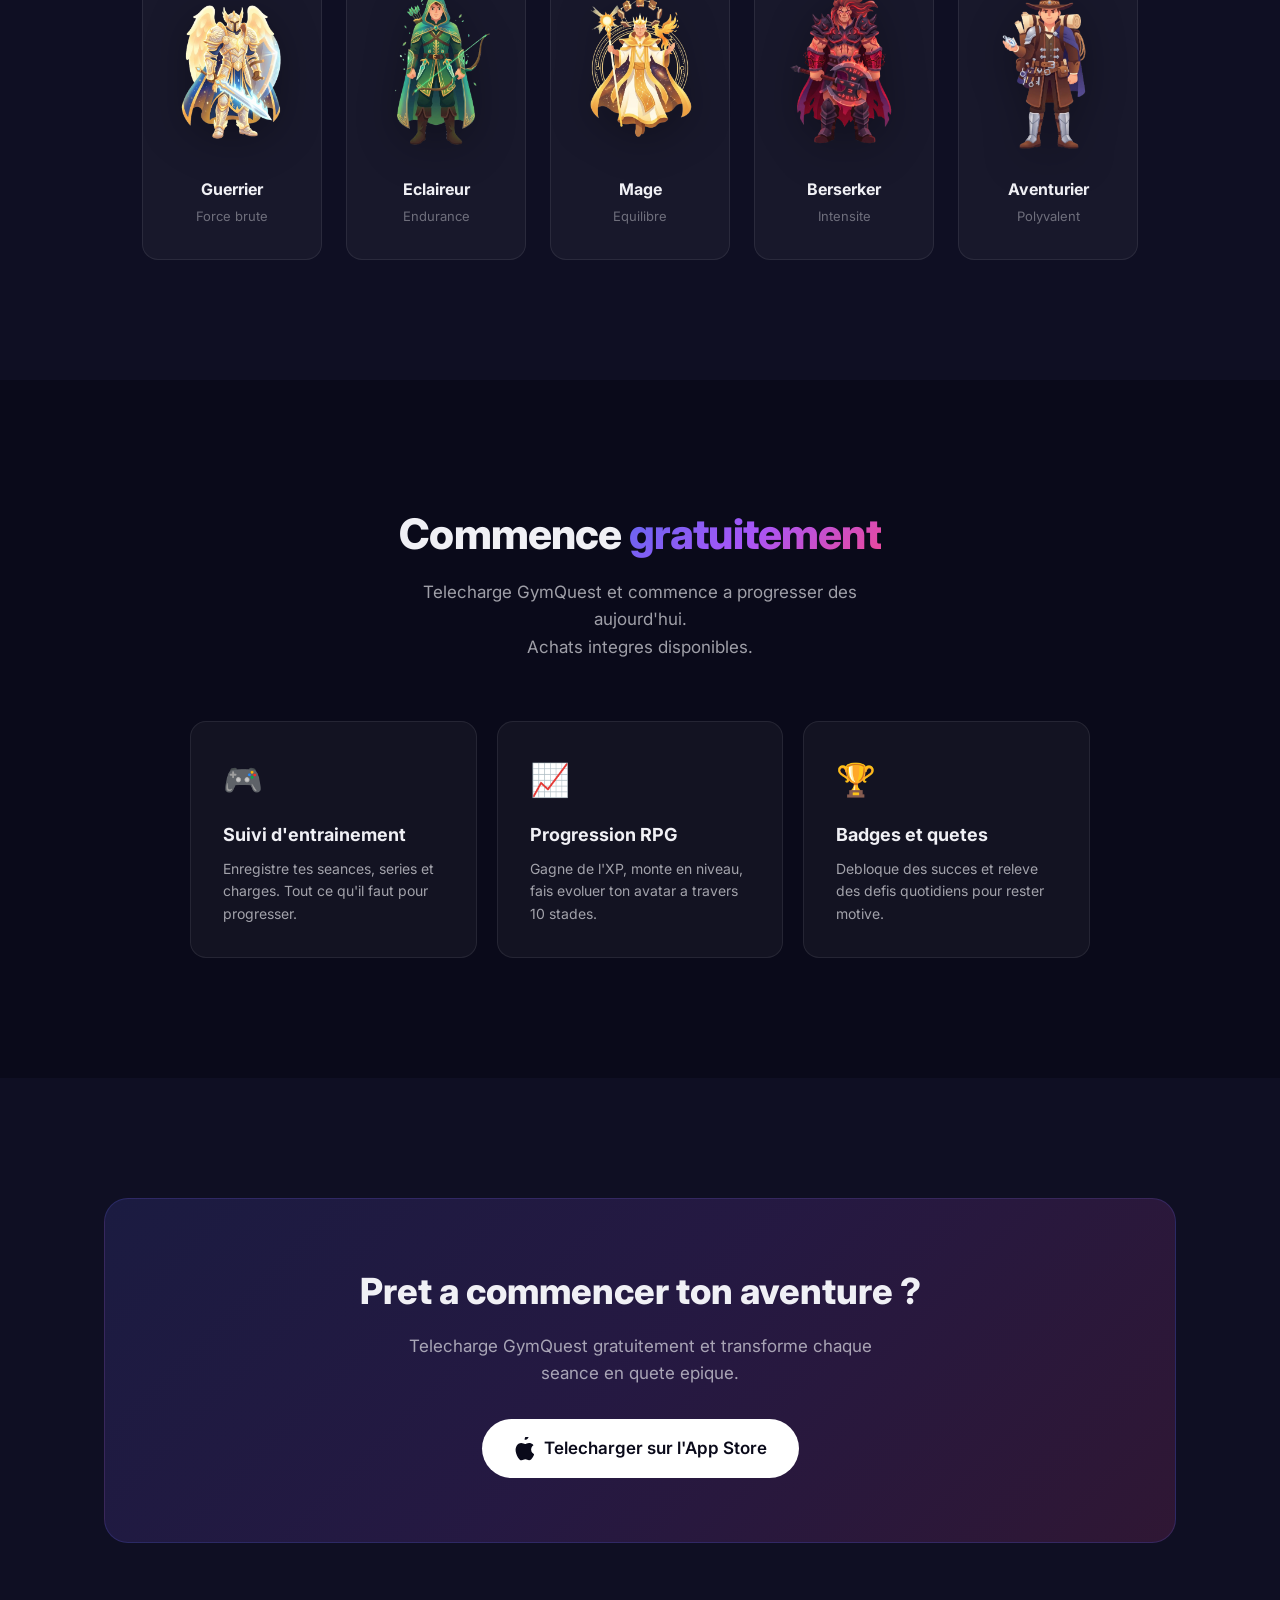
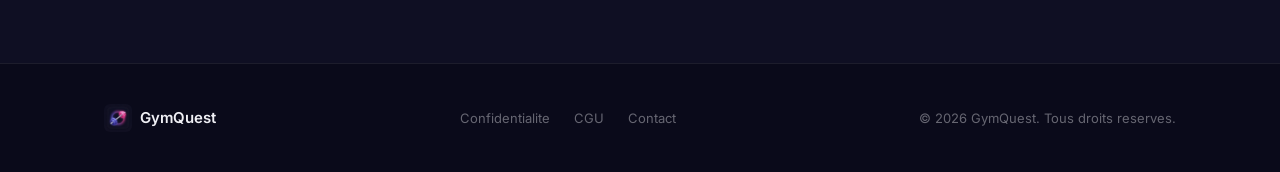
==== commit cd69d920: "Update logo to new barbell design + add optimized favicon - Replace icon.png with new "Barre Légenda" ====
--- a/index.html
+++ b/index.html
@@ -9,7 +9,7 @@
   <meta property="og:description" content="Transforme chaque seance en quete RPG. Progresse, evolue, deviens legendaire.">
   <meta property="og:type" content="website">
   <meta property="og:image" content="assets/icon.png">
-  <link rel="icon" type="image/png" href="assets/icon.png">
+  <link rel="icon" type="image/png" sizes="48x48" href="assets/favicon.png">
   <link rel="preconnect" href="https://fonts.googleapis.com">
   <link rel="preconnect" href="https://fonts.gstatic.com" crossorigin>
   <link href="https://fonts.googleapis.com/css2?family=Inter:wght@400;500;600;700;800;900&display=swap" rel="stylesheet">
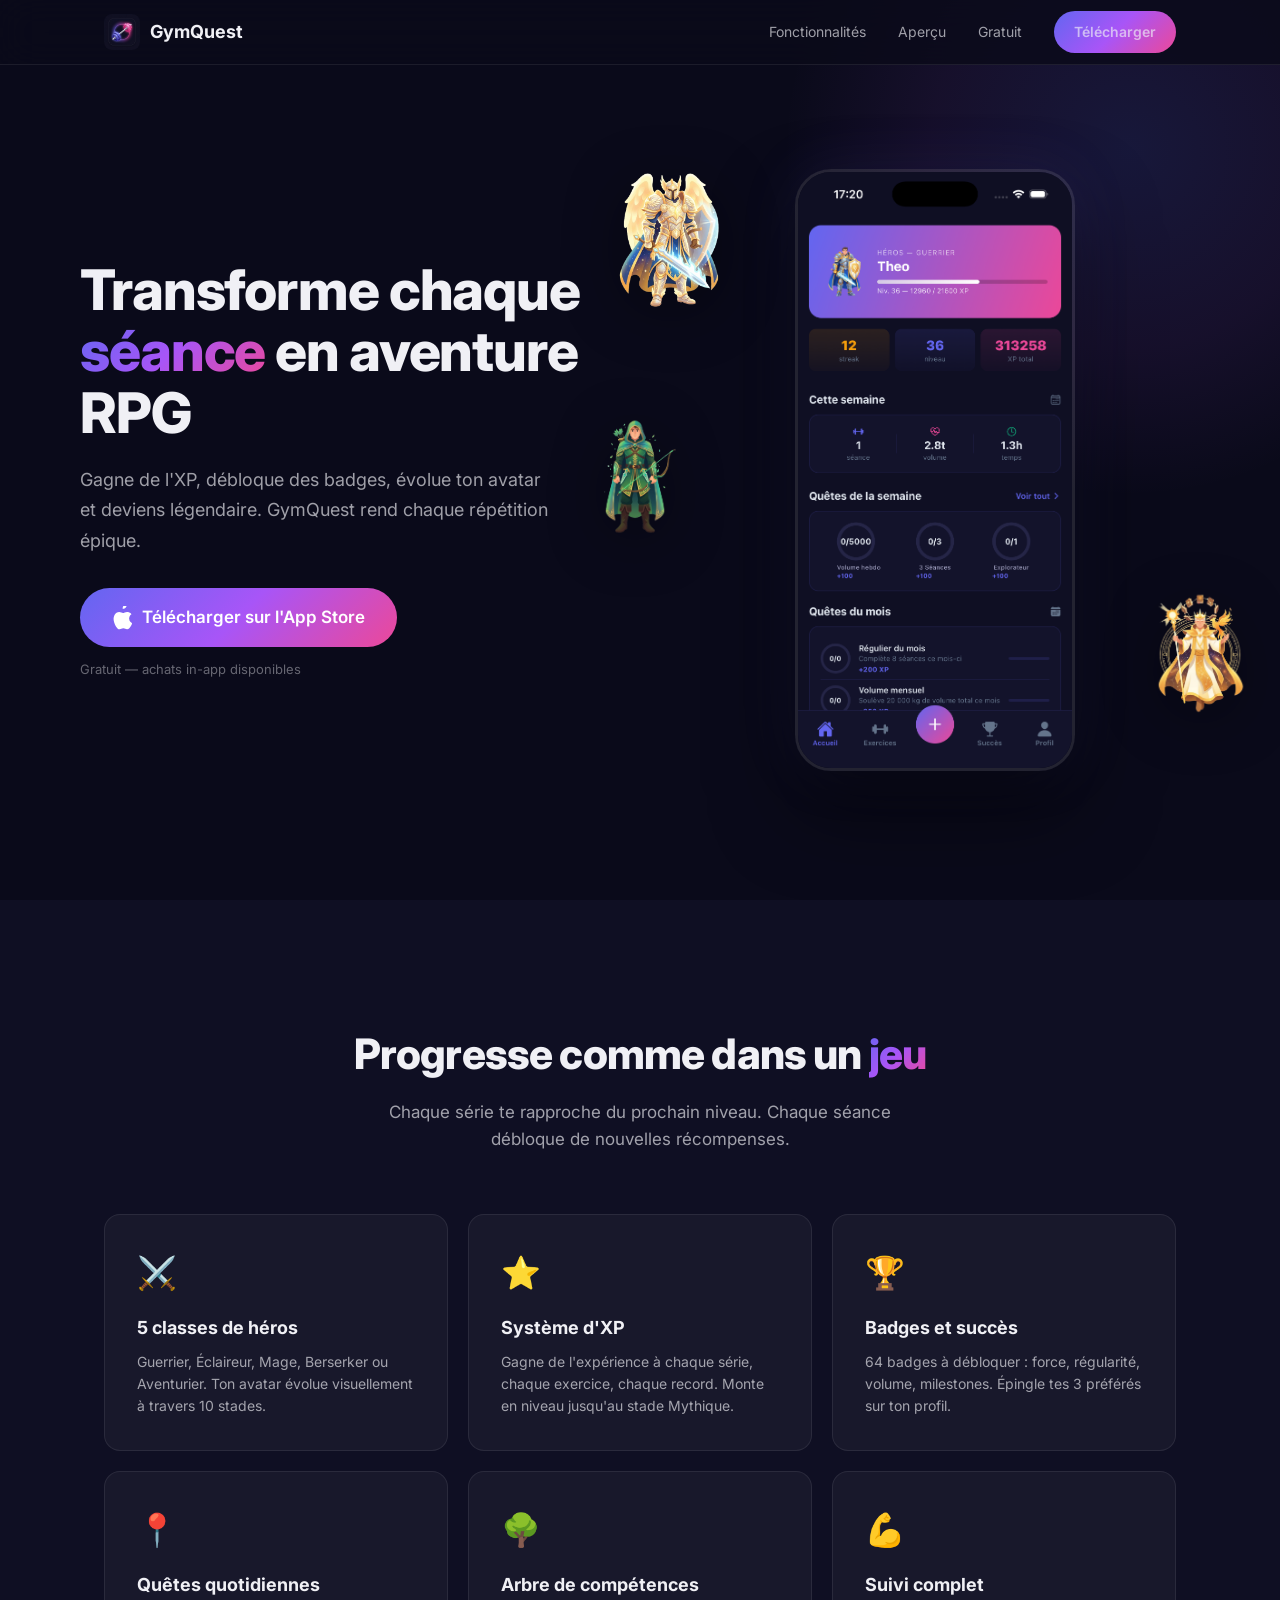
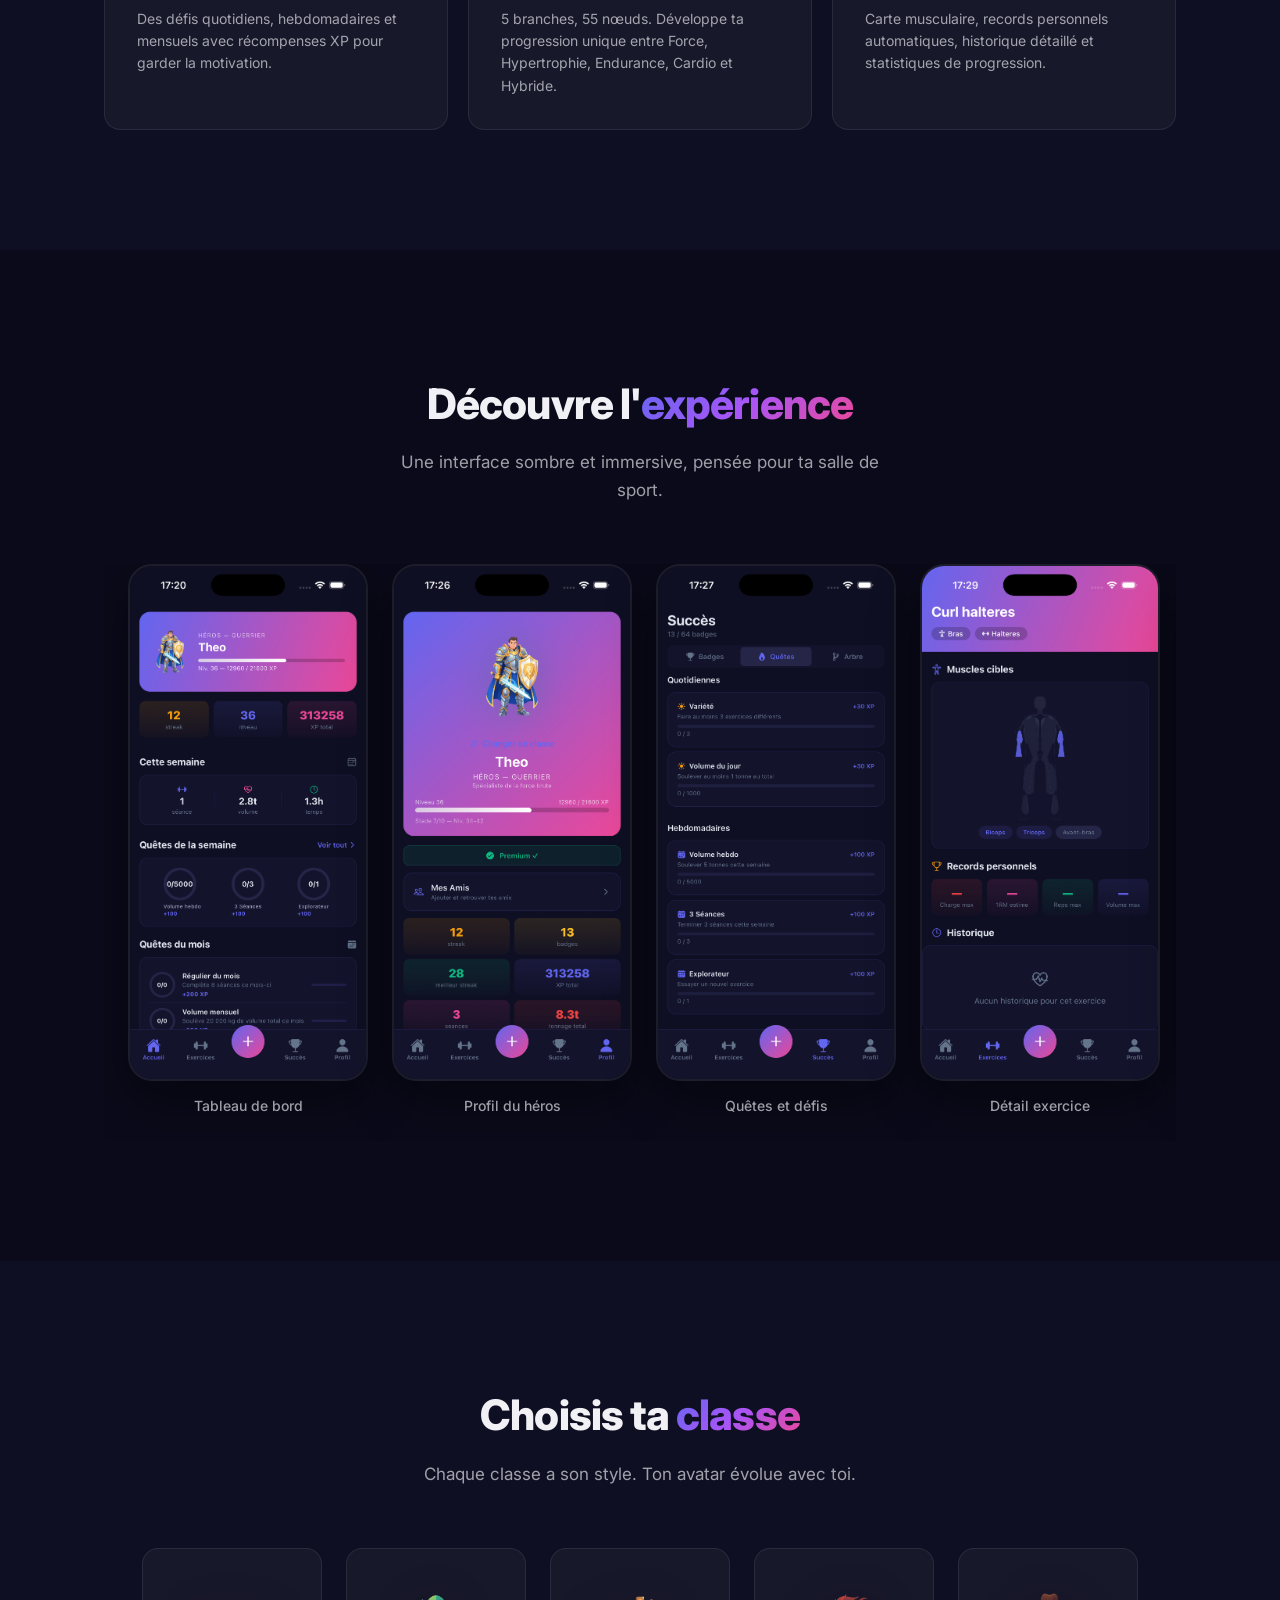
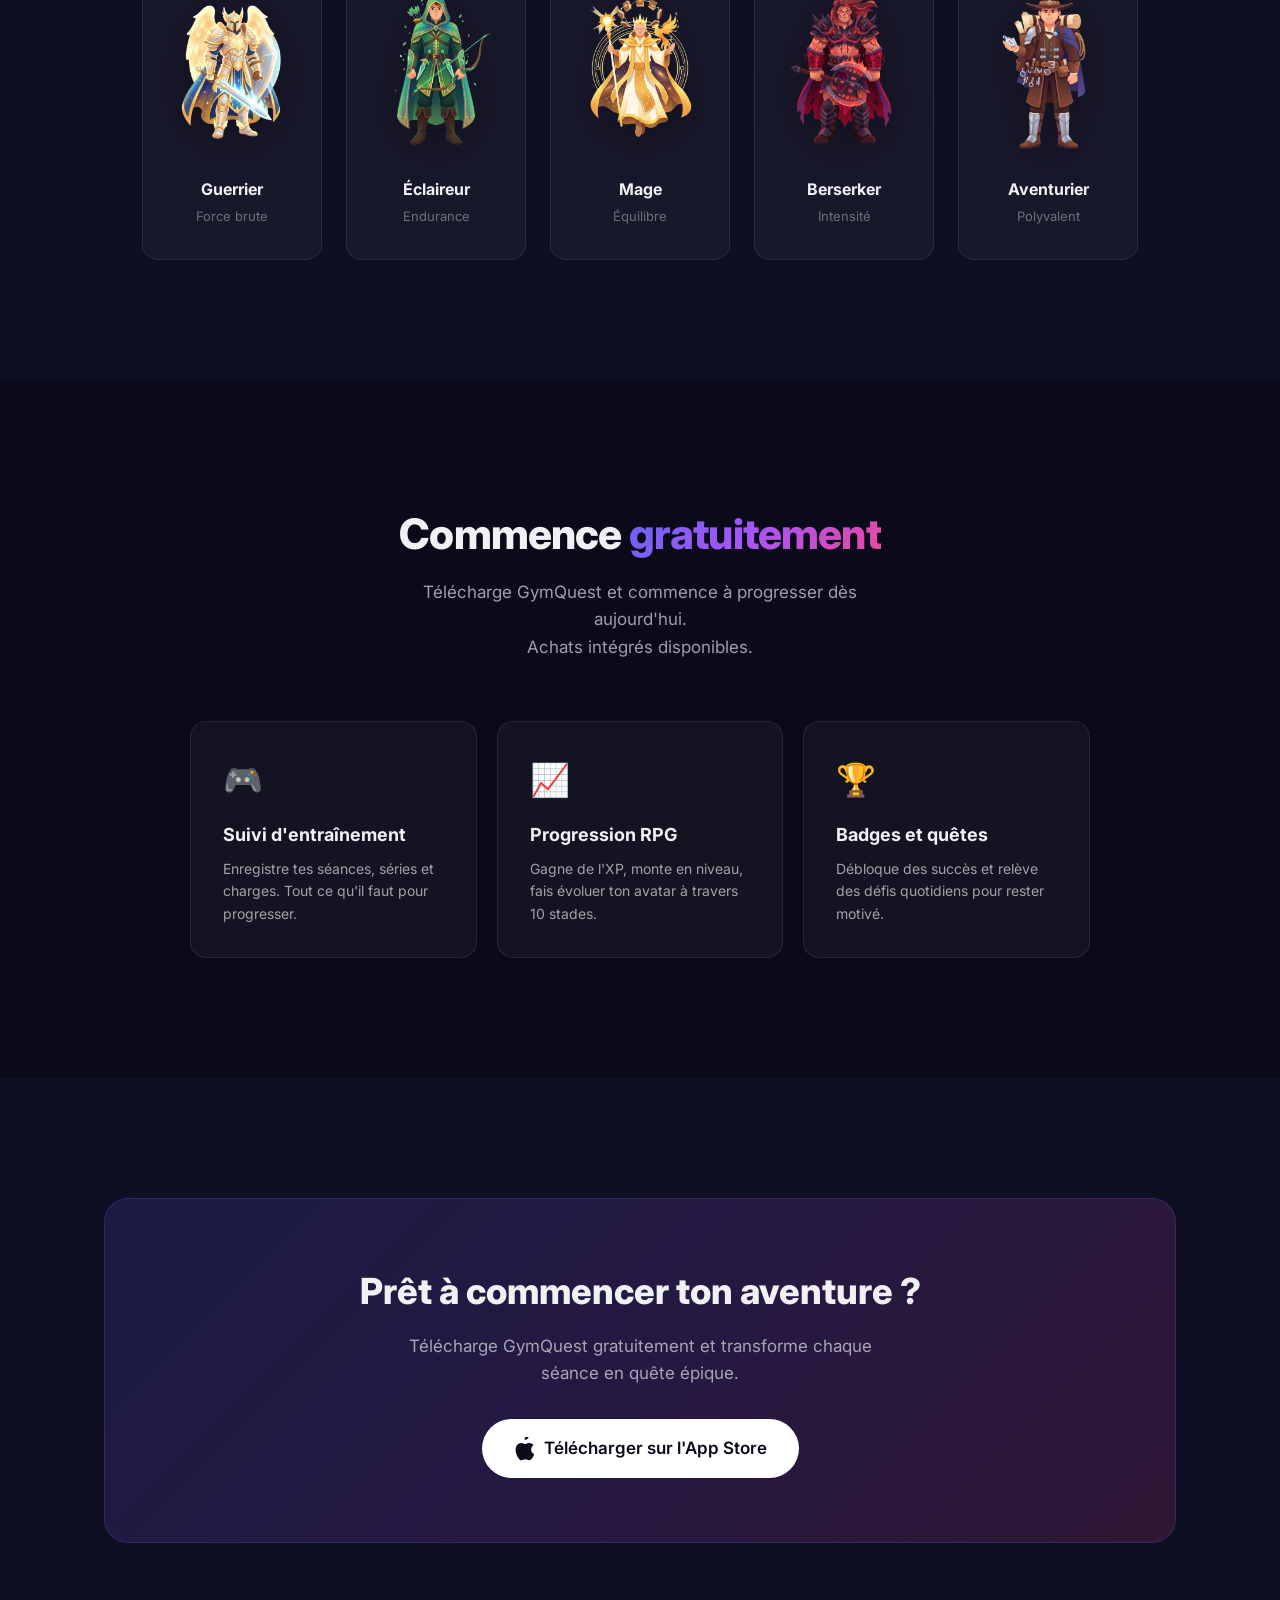
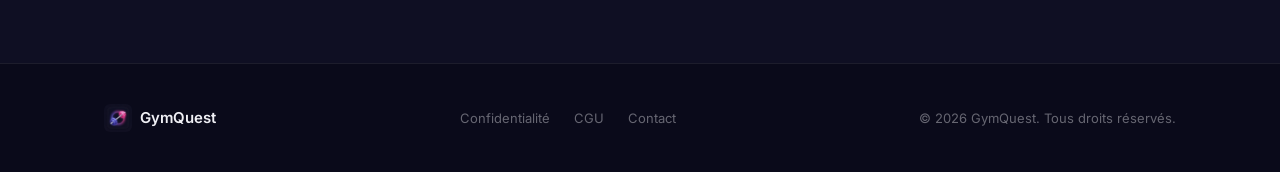
==== commit dbed5ca7: "Add missing French accents to landing page Fix all accented characters (é, è, ê, à, î, ô, œ) through" ====
--- a/index.html
+++ b/index.html
@@ -4,11 +4,11 @@
   <meta charset="UTF-8">
   <meta name="viewport" content="width=device-width, initial-scale=1.0">
   <title>GymQuest — Ton aventure fitness commence ici</title>
-  <meta name="description" content="GymQuest transforme ta routine fitness en aventure RPG. Chaque serie, chaque repetition te rapproche du prochain niveau.">
+  <meta name="description" content="GymQuest transforme ta routine fitness en aventure RPG. Chaque série, chaque répétition te rapproche du prochain niveau.">
   <meta property="og:title" content="GymQuest — Ton aventure fitness commence ici">
-  <meta property="og:description" content="Transforme chaque seance en quete RPG. Progresse, evolue, deviens legendaire.">
+  <meta property="og:description" content="Transforme chaque séance en quête RPG. Progresse, évolue, deviens légendaire.">
   <meta property="og:type" content="website">
-  <meta property="og:image" content="assets/icon.png">
+  <meta property="og:image" content="assets/icon.png?v=2">
   <link rel="icon" type="image/png" sizes="48x48" href="assets/favicon.png">
   <link rel="preconnect" href="https://fonts.googleapis.com">
   <link rel="preconnect" href="https://fonts.gstatic.com" crossorigin>
@@ -21,14 +21,14 @@
   <nav class="nav">
     <div class="nav-inner">
       <a href="#" class="nav-logo">
-        <img src="assets/icon.png" alt="GymQuest" width="36" height="36">
+        <img src="assets/icon.png?v=2" alt="GymQuest" width="36" height="36">
         <span>GymQuest</span>
       </a>
       <div class="nav-links">
-        <a href="#features">Fonctionnalites</a>
-        <a href="#screenshots">Apercu</a>
+        <a href="#features">Fonctionnalités</a>
+        <a href="#screenshots">Aperçu</a>
         <a href="#pricing">Gratuit</a>
-        <a href="#download" class="btn btn-sm">Telecharger</a>
+        <a href="#download" class="btn btn-sm">Télécharger</a>
       </div>
     </div>
   </nav>
@@ -38,12 +38,12 @@
     <div class="hero-glow"></div>
     <div class="hero-content">
       <div class="hero-text">
-        <h1>Transforme chaque <span class="gradient-text">seance</span> en aventure RPG</h1>
-        <p class="hero-subtitle">Gagne de l'XP, debloque des badges, evolue ton avatar et deviens legendaire. GymQuest rend chaque repetition epique.</p>
+        <h1>Transforme chaque <span class="gradient-text">séance</span> en aventure RPG</h1>
+        <p class="hero-subtitle">Gagne de l'XP, débloque des badges, évolue ton avatar et deviens légendaire. GymQuest rend chaque répétition épique.</p>
         <div class="hero-cta">
           <a href="#download" class="btn btn-lg">
             <svg width="20" height="24" viewBox="0 0 20 24" fill="currentColor"><path d="M13.97 1.13c.78-.93 1.3-2.22 1.16-3.51-1.12.05-2.48.75-3.28 1.68-.72.83-1.35 2.15-1.18 3.42 1.25.1 2.52-.64 3.3-1.59zM17.08 12.58c-.03-2.88 2.35-4.26 2.46-4.33-1.34-1.96-3.43-2.23-4.17-2.26-1.78-.18-3.47 1.05-4.37 1.05-.9 0-2.29-1.02-3.76-.99-1.94.03-3.72 1.13-4.72 2.86-2.01 3.49-.51 8.67 1.45 11.51.96 1.39 2.1 2.95 3.6 2.89 1.45-.06 2-.94 3.75-.94 1.75 0 2.25.94 3.78.91 1.55-.03 2.54-1.41 3.5-2.81 1.1-1.61 1.55-3.17 1.58-3.25-.03-.01-3.03-1.16-3.06-4.61z"/></svg>
-            Telecharger sur l'App Store
+            Télécharger sur l'App Store
           </a>
         </div>
         <p class="hero-free">Gratuit — achats in-app disponibles</p>
@@ -55,7 +55,7 @@
         <div class="hero-avatars">
           <img src="assets/hero-guerrier.png" alt="Guerrier" class="floating-avatar avatar-1">
           <img src="assets/hero-mage.png" alt="Mage" class="floating-avatar avatar-2">
-          <img src="assets/hero-eclaireur.png" alt="Eclaireur" class="floating-avatar avatar-3">
+          <img src="assets/hero-eclaireur.png" alt="Éclaireur" class="floating-avatar avatar-3">
         </div>
       </div>
     </div>
@@ -65,38 +65,38 @@
   <section id="features" class="features">
     <div class="container">
       <h2 class="section-title">Progresse comme dans un <span class="gradient-text">jeu</span></h2>
-      <p class="section-subtitle">Chaque serie te rapproche du prochain niveau. Chaque seance debloque de nouvelles recompenses.</p>
+      <p class="section-subtitle">Chaque série te rapproche du prochain niveau. Chaque séance débloque de nouvelles récompenses.</p>
 
       <div class="features-grid">
         <div class="feature-card">
           <div class="feature-icon">&#9876;&#65039;</div>
-          <h3>5 classes de heros</h3>
-          <p>Guerrier, Eclaireur, Mage, Berserker ou Aventurier. Ton avatar evolue visuellement a travers 10 stades.</p>
+          <h3>5 classes de héros</h3>
+          <p>Guerrier, Éclaireur, Mage, Berserker ou Aventurier. Ton avatar évolue visuellement à travers 10 stades.</p>
         </div>
         <div class="feature-card">
           <div class="feature-icon">&#11088;</div>
-          <h3>Systeme d'XP</h3>
-          <p>Gagne de l'experience a chaque serie, chaque exercice, chaque record. Monte en niveau jusqu'au stade Mythique.</p>
+          <h3>Système d'XP</h3>
+          <p>Gagne de l'expérience à chaque série, chaque exercice, chaque record. Monte en niveau jusqu'au stade Mythique.</p>
         </div>
         <div class="feature-card">
           <div class="feature-icon">&#127942;</div>
-          <h3>Badges et succes</h3>
-          <p>64 badges a debloquer : force, regularite, volume, milestones. Epingle tes 3 preferes sur ton profil.</p>
+          <h3>Badges et succès</h3>
+          <p>64 badges à débloquer : force, régularité, volume, milestones. Épingle tes 3 préférés sur ton profil.</p>
         </div>
         <div class="feature-card">
           <div class="feature-icon">&#128205;</div>
-          <h3>Quetes quotidiennes</h3>
-          <p>Des defis quotidiens, hebdomadaires et mensuels avec recompenses XP pour garder la motivation.</p>
+          <h3>Quêtes quotidiennes</h3>
+          <p>Des défis quotidiens, hebdomadaires et mensuels avec récompenses XP pour garder la motivation.</p>
         </div>
         <div class="feature-card">
           <div class="feature-icon">&#127795;</div>
-          <h3>Arbre de competences</h3>
-          <p>5 branches, 55 noeuds. Developpe ta progression unique entre Force, Hypertrophie, Endurance, Cardio et Hybride.</p>
+          <h3>Arbre de compétences</h3>
+          <p>5 branches, 55 nœuds. Développe ta progression unique entre Force, Hypertrophie, Endurance, Cardio et Hybride.</p>
         </div>
         <div class="feature-card">
           <div class="feature-icon">&#128170;</div>
           <h3>Suivi complet</h3>
-          <p>Carte musculaire, records personnels automatiques, historique detaille et statistiques de progression.</p>
+          <p>Carte musculaire, records personnels automatiques, historique détaillé et statistiques de progression.</p>
         </div>
       </div>
     </div>
@@ -105,8 +105,8 @@
   <!-- ─── SCREENSHOTS ─────────────────────────────────── -->
   <section id="screenshots" class="screenshots">
     <div class="container">
-      <h2 class="section-title">Decouvre l'<span class="gradient-text">experience</span></h2>
-      <p class="section-subtitle">Une interface sombre et immersive, pensee pour ta salle de sport.</p>
+      <h2 class="section-title">Découvre l'<span class="gradient-text">expérience</span></h2>
+      <p class="section-subtitle">Une interface sombre et immersive, pensée pour ta salle de sport.</p>
 
       <div class="screenshots-scroll">
         <div class="screenshot-item">
@@ -115,19 +115,19 @@
         </div>
         <div class="screenshot-item">
           <img src="assets/screenshots/02_profil.png" alt="Profil GymQuest" loading="lazy">
-          <span class="screenshot-label">Profil du heros</span>
-        </div>
-        <div class="screenshot-item">
-          <img src="assets/screenshots/03_succes.png" alt="Quetes GymQuest" loading="lazy">
-          <span class="screenshot-label">Quetes et defis</span>
+          <span class="screenshot-label">Profil du héros</span>
+        </div>
+        <div class="screenshot-item">
+          <img src="assets/screenshots/03_succes.png" alt="Quêtes GymQuest" loading="lazy">
+          <span class="screenshot-label">Quêtes et défis</span>
         </div>
         <div class="screenshot-item">
           <img src="assets/screenshots/04_exercice.png" alt="Exercice GymQuest" loading="lazy">
-          <span class="screenshot-label">Detail exercice</span>
-        </div>
-        <div class="screenshot-item">
-          <img src="assets/screenshots/05_seance.png" alt="Seance GymQuest" loading="lazy">
-          <span class="screenshot-label">Lancer une seance</span>
+          <span class="screenshot-label">Détail exercice</span>
+        </div>
+        <div class="screenshot-item">
+          <img src="assets/screenshots/05_seance.png" alt="Séance GymQuest" loading="lazy">
+          <span class="screenshot-label">Lancer une séance</span>
         </div>
       </div>
     </div>
@@ -137,7 +137,7 @@
   <section class="classes">
     <div class="container">
       <h2 class="section-title">Choisis ta <span class="gradient-text">classe</span></h2>
-      <p class="section-subtitle">Chaque classe a son style. Ton avatar evolue avec toi.</p>
+      <p class="section-subtitle">Chaque classe a son style. Ton avatar évolue avec toi.</p>
 
       <div class="classes-grid">
         <div class="class-card">
@@ -146,19 +146,19 @@
           <p>Force brute</p>
         </div>
         <div class="class-card">
-          <img src="assets/hero-eclaireur.png" alt="Eclaireur" loading="lazy">
-          <h3>Eclaireur</h3>
+          <img src="assets/hero-eclaireur.png" alt="Éclaireur" loading="lazy">
+          <h3>Éclaireur</h3>
           <p>Endurance</p>
         </div>
         <div class="class-card">
           <img src="assets/hero-mage.png" alt="Mage" loading="lazy">
           <h3>Mage</h3>
-          <p>Equilibre</p>
+          <p>Équilibre</p>
         </div>
         <div class="class-card">
           <img src="assets/hero-berserker.png" alt="Berserker" loading="lazy">
           <h3>Berserker</h3>
-          <p>Intensite</p>
+          <p>Intensité</p>
         </div>
         <div class="class-card">
           <img src="assets/hero-aventurier.png" alt="Aventurier" loading="lazy">
@@ -173,23 +173,23 @@
   <section id="pricing" class="pricing">
     <div class="container">
       <h2 class="section-title">Commence <span class="gradient-text">gratuitement</span></h2>
-      <p class="section-subtitle">Telecharge GymQuest et commence a progresser des aujourd'hui.<br>Achats integres disponibles.</p>
+      <p class="section-subtitle">Télécharge GymQuest et commence à progresser dès aujourd'hui.<br>Achats intégrés disponibles.</p>
 
       <div class="free-features">
         <div class="feature-card">
           <div class="feature-icon">&#127918;</div>
-          <h3>Suivi d'entrainement</h3>
-          <p>Enregistre tes seances, series et charges. Tout ce qu'il faut pour progresser.</p>
+          <h3>Suivi d'entraînement</h3>
+          <p>Enregistre tes séances, séries et charges. Tout ce qu'il faut pour progresser.</p>
         </div>
         <div class="feature-card">
           <div class="feature-icon">&#128200;</div>
           <h3>Progression RPG</h3>
-          <p>Gagne de l'XP, monte en niveau, fais evoluer ton avatar a travers 10 stades.</p>
+          <p>Gagne de l'XP, monte en niveau, fais évoluer ton avatar à travers 10 stades.</p>
         </div>
         <div class="feature-card">
           <div class="feature-icon">&#127942;</div>
-          <h3>Badges et quetes</h3>
-          <p>Debloque des succes et releve des defis quotidiens pour rester motive.</p>
+          <h3>Badges et quêtes</h3>
+          <p>Débloque des succès et relève des défis quotidiens pour rester motivé.</p>
         </div>
       </div>
     </div>
@@ -199,11 +199,11 @@
   <section id="download" class="download">
     <div class="container">
       <div class="download-card">
-        <h2>Pret a commencer ton aventure ?</h2>
-        <p>Telecharge GymQuest gratuitement et transforme chaque seance en quete epique.</p>
+        <h2>Prêt à commencer ton aventure ?</h2>
+        <p>Télécharge GymQuest gratuitement et transforme chaque séance en quête épique.</p>
         <a href="#" class="btn btn-lg btn-white">
           <svg width="20" height="24" viewBox="0 0 20 24" fill="currentColor"><path d="M13.97 1.13c.78-.93 1.3-2.22 1.16-3.51-1.12.05-2.48.75-3.28 1.68-.72.83-1.35 2.15-1.18 3.42 1.25.1 2.52-.64 3.3-1.59zM17.08 12.58c-.03-2.88 2.35-4.26 2.46-4.33-1.34-1.96-3.43-2.23-4.17-2.26-1.78-.18-3.47 1.05-4.37 1.05-.9 0-2.29-1.02-3.76-.99-1.94.03-3.72 1.13-4.72 2.86-2.01 3.49-.51 8.67 1.45 11.51.96 1.39 2.1 2.95 3.6 2.89 1.45-.06 2-.94 3.75-.94 1.75 0 2.25.94 3.78.91 1.55-.03 2.54-1.41 3.5-2.81 1.1-1.61 1.55-3.17 1.58-3.25-.03-.01-3.03-1.16-3.06-4.61z"/></svg>
-          Telecharger sur l'App Store
+          Télécharger sur l'App Store
         </a>
       </div>
     </div>
@@ -213,15 +213,15 @@
   <footer class="footer">
     <div class="container footer-inner">
       <div class="footer-brand">
-        <img src="assets/icon.png" alt="GymQuest" width="28" height="28">
+        <img src="assets/icon.png?v=2" alt="GymQuest" width="28" height="28">
         <span>GymQuest</span>
       </div>
       <div class="footer-links">
-        <a href="privacy.html">Confidentialite</a>
+        <a href="privacy.html">Confidentialité</a>
         <a href="cgu.html">CGU</a>
         <a href="mailto:contact@gymquest.app">Contact</a>
       </div>
-      <p class="footer-copy">&copy; 2026 GymQuest. Tous droits reserves.</p>
+      <p class="footer-copy">&copy; 2026 GymQuest. Tous droits réservés.</p>
     </div>
   </footer>
 
